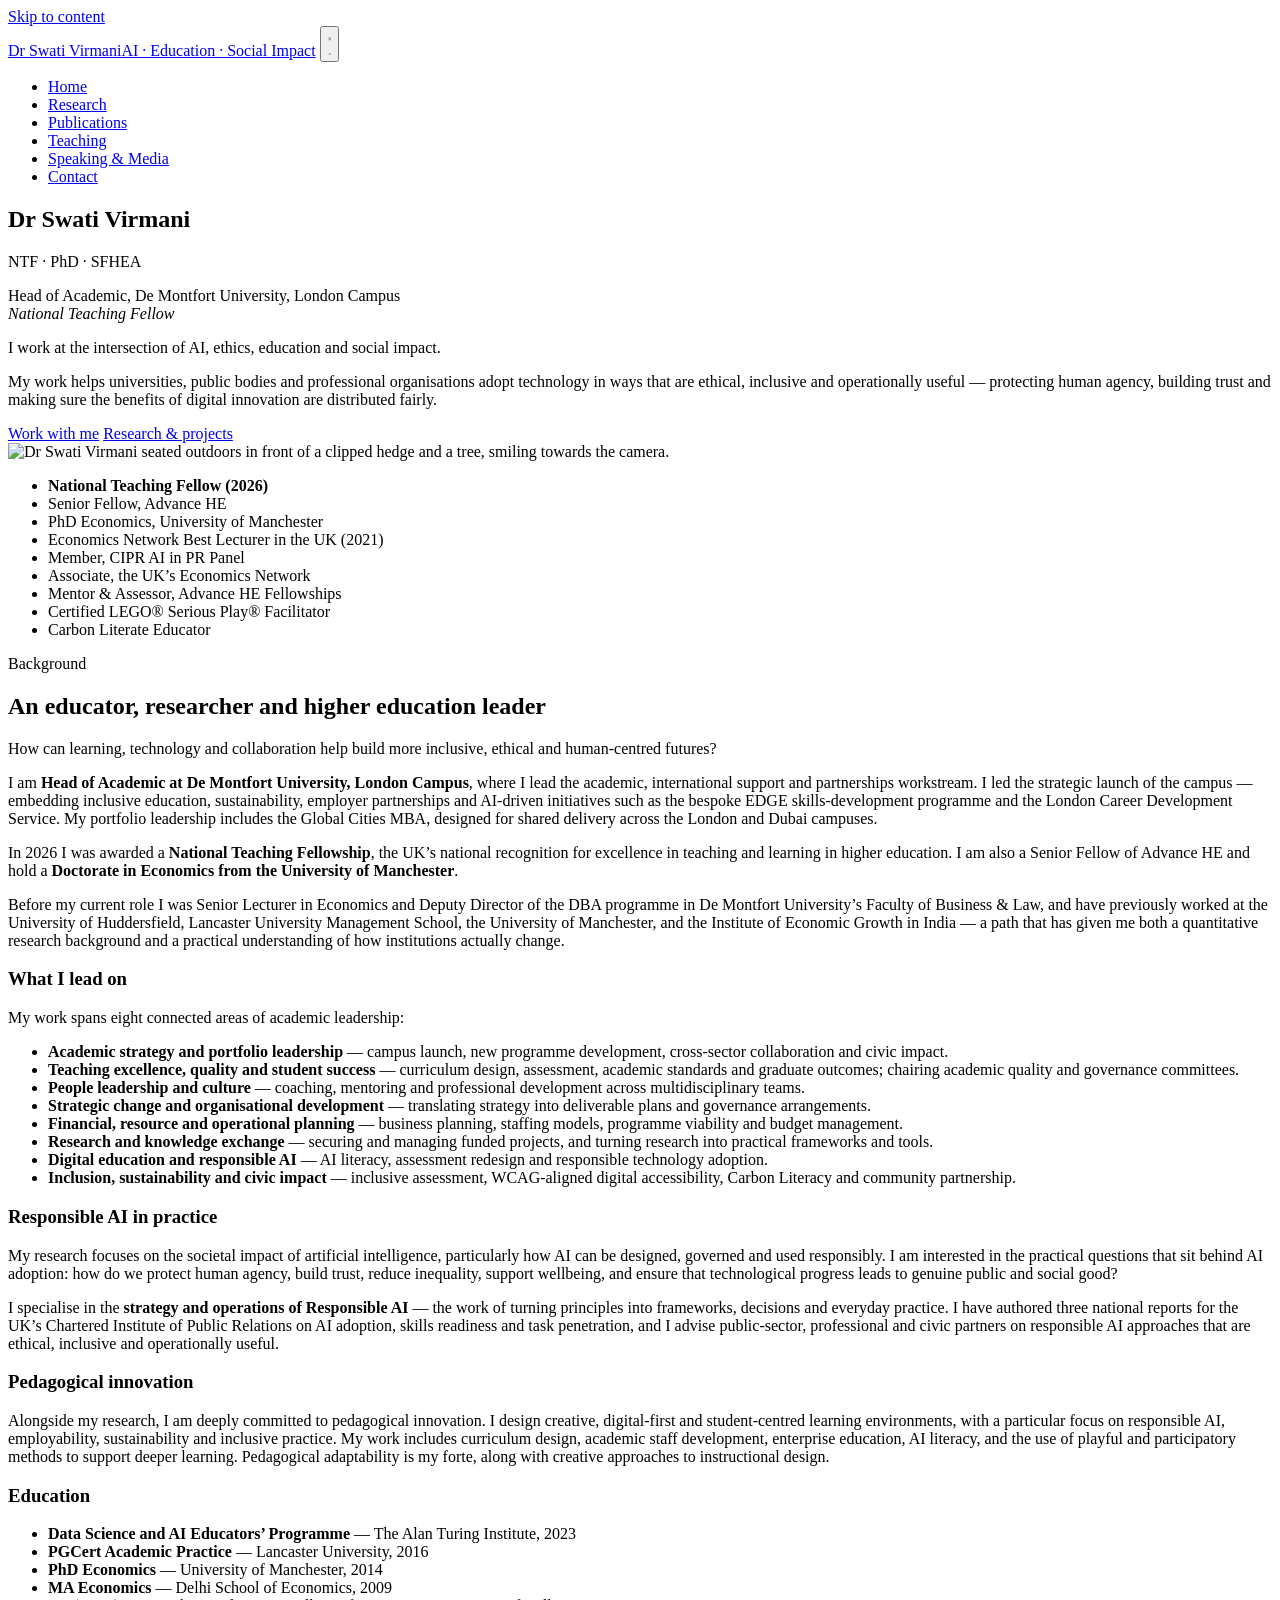
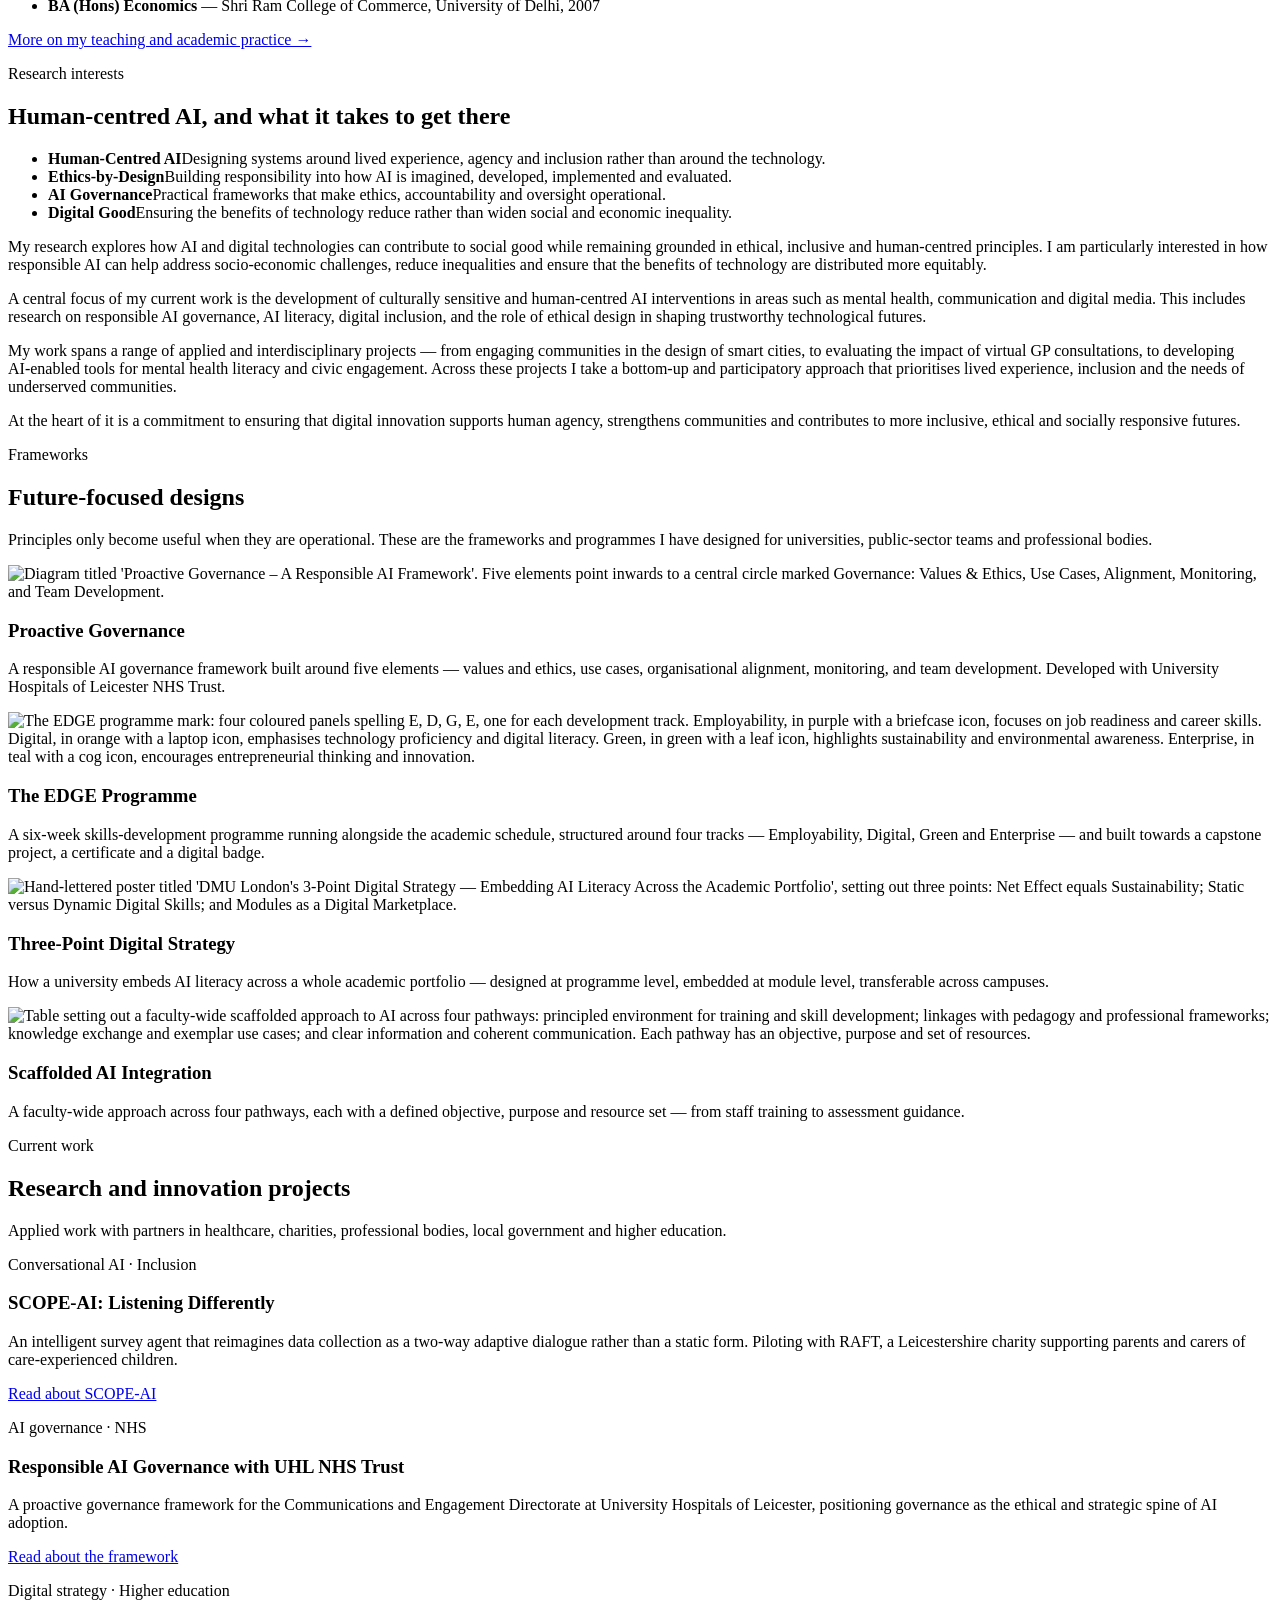
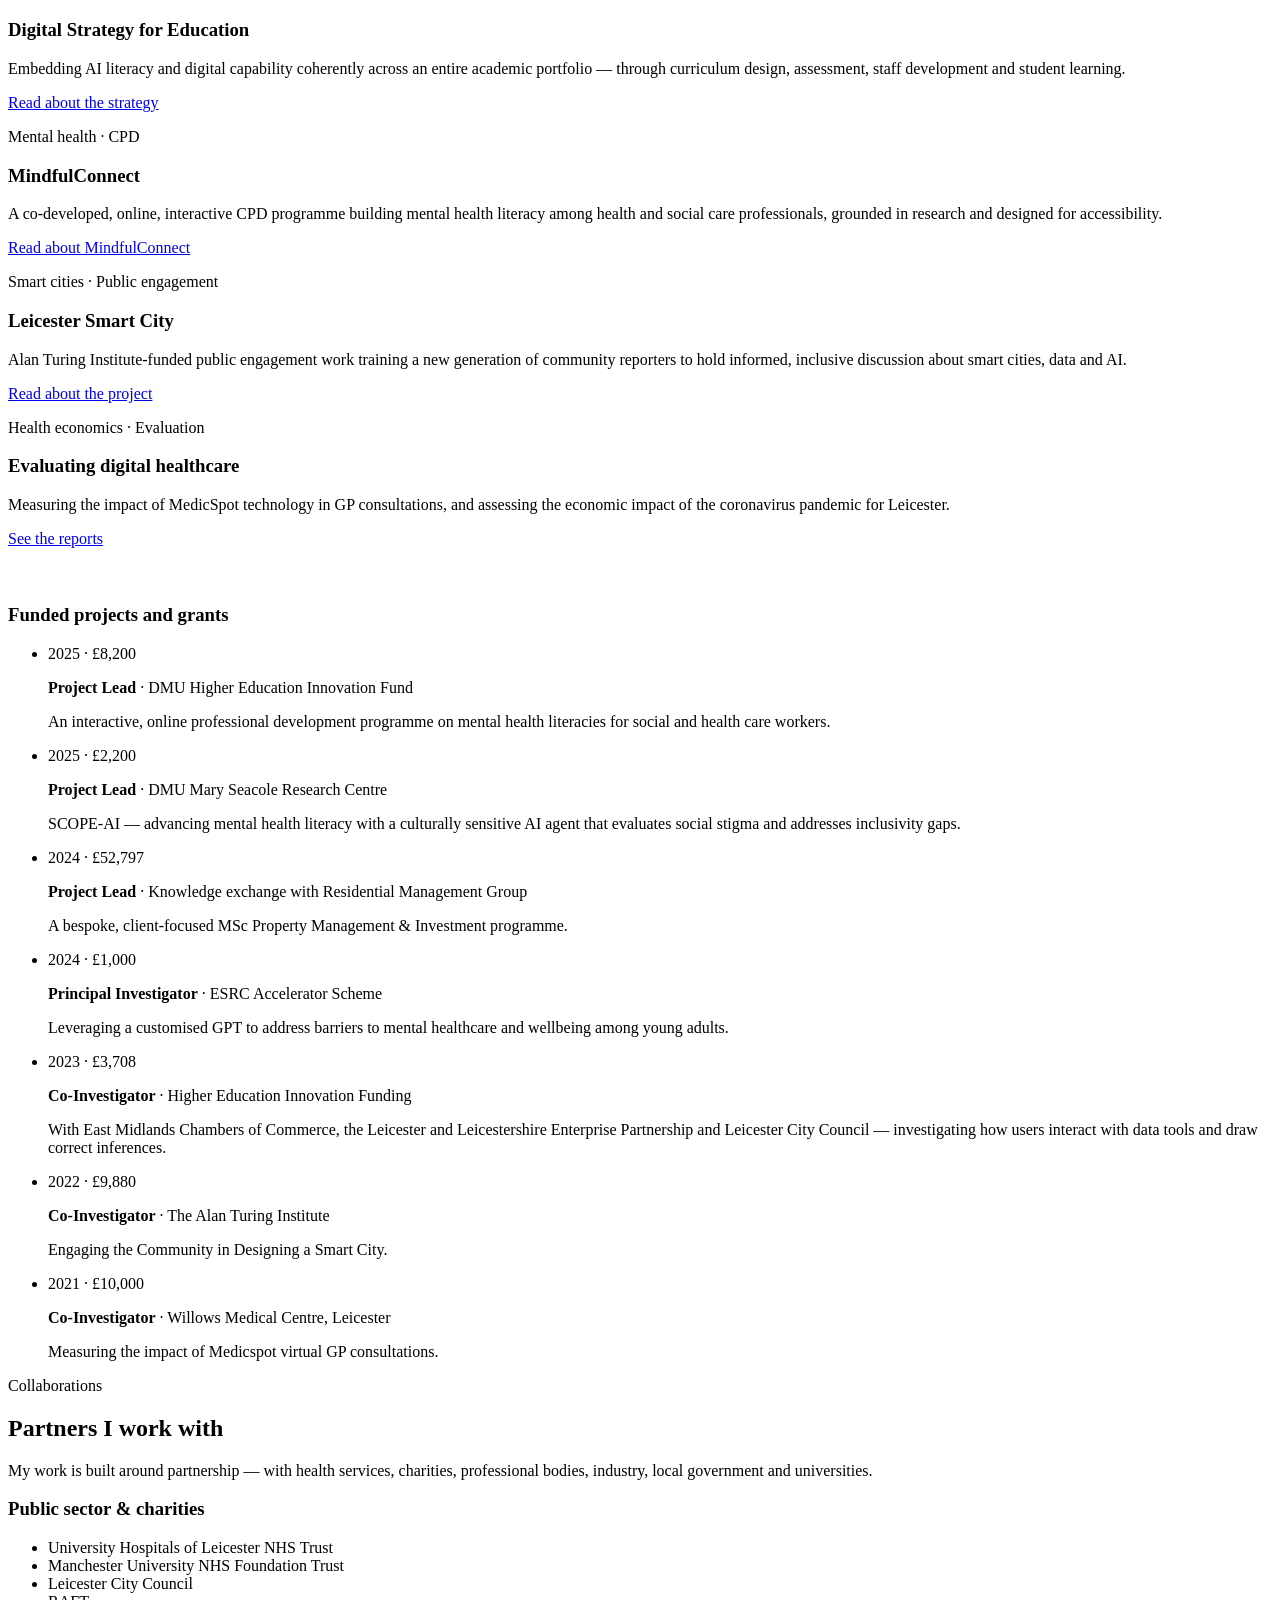
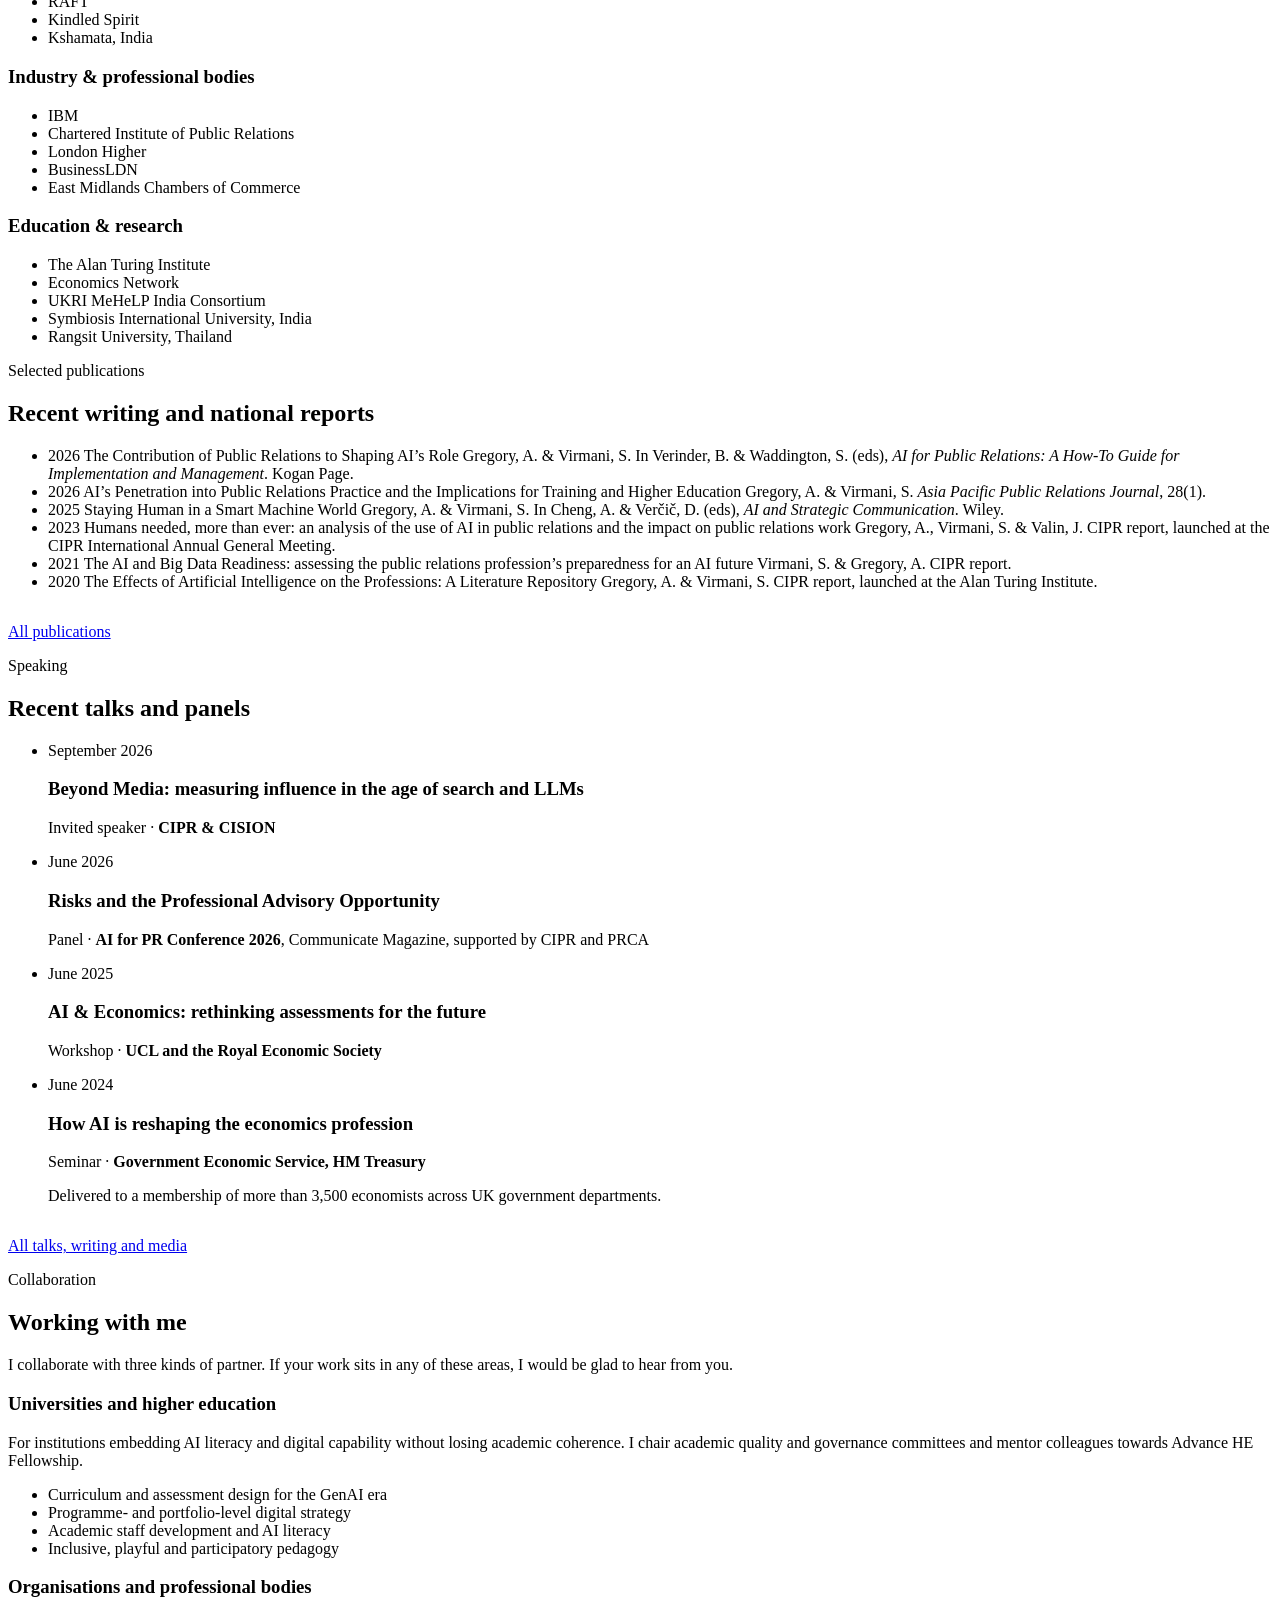
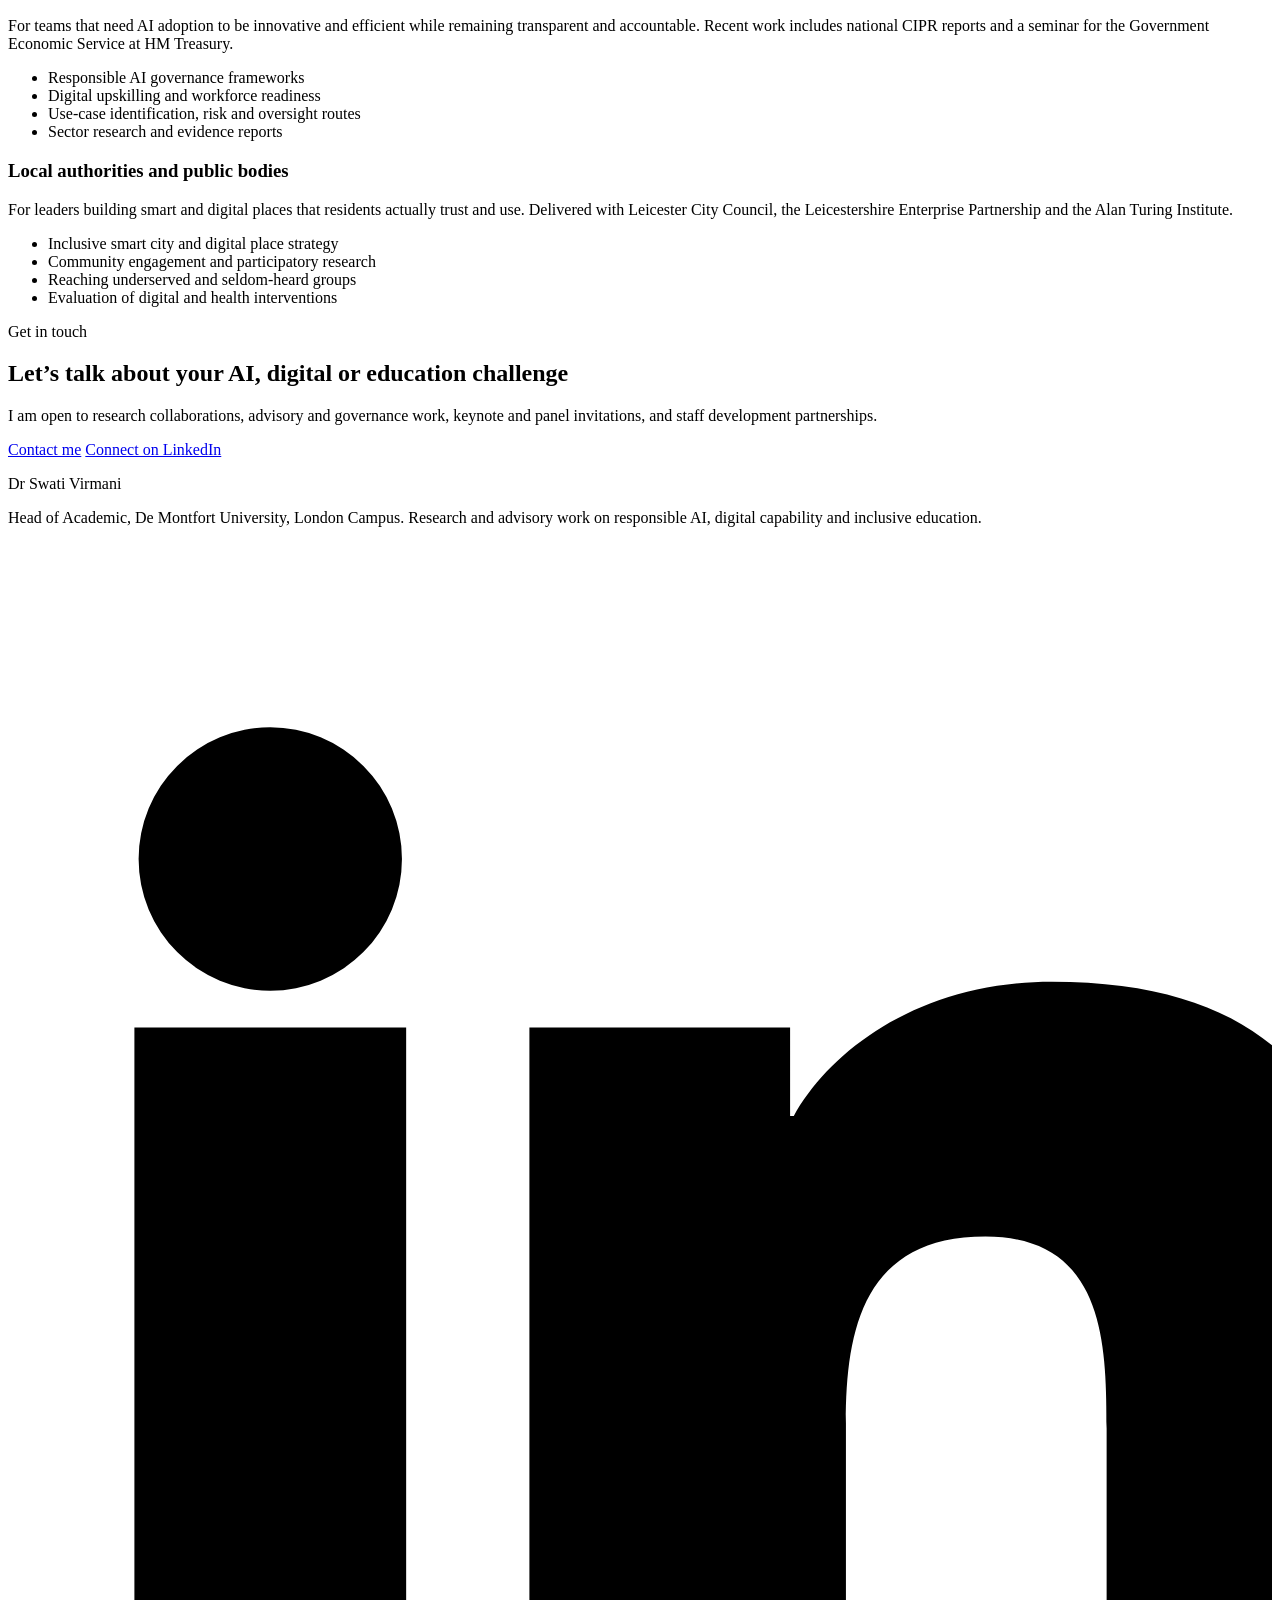
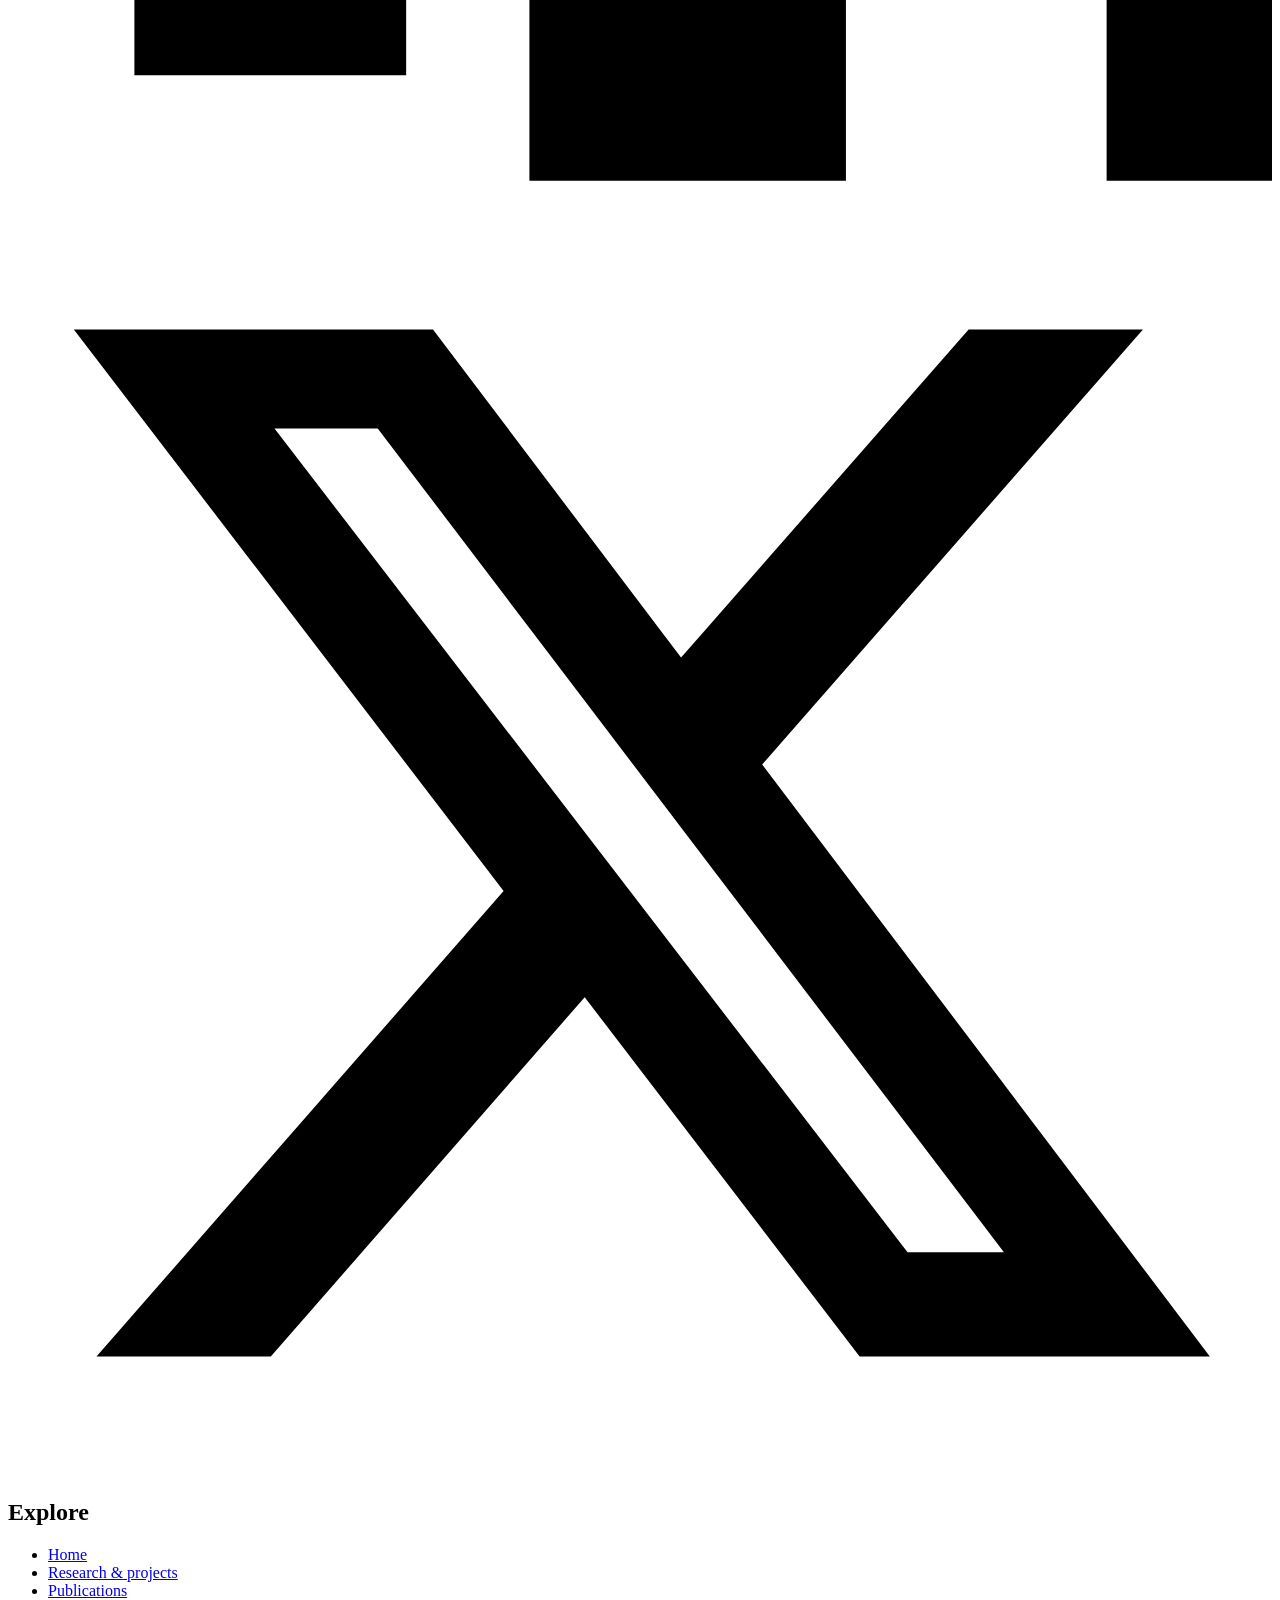
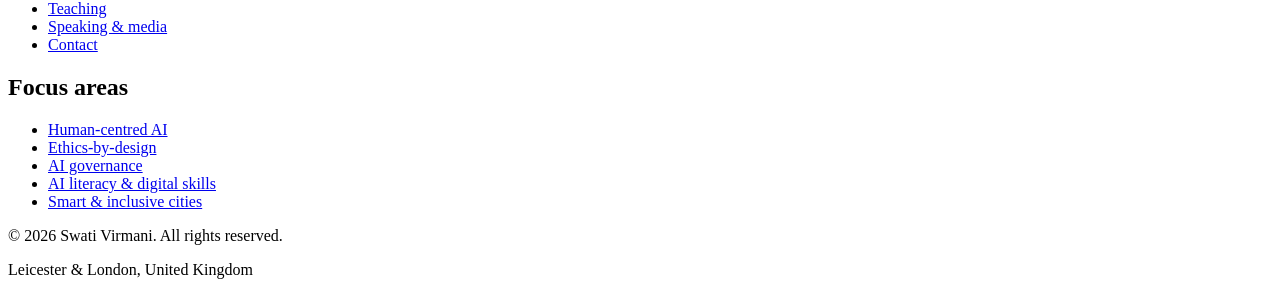
==== index.html @ f40ee6e1 "Add files via upload" ====
<!DOCTYPE html>
<html lang="en-GB">
<head>
<meta charset="utf-8">
<meta name="viewport" content="width=device-width, initial-scale=1">
<title>Dr Swati Virmani NTF — Responsible AI, Education and Social Impact</title>
<meta name="description" content="Dr Swati Virmani is a National Teaching Fellow and Head of Academic at De Montfort University, London Campus. She researches and advises on responsible AI, AI governance, digital capability and inclusive education for universities, public bodies and professional organisations.">
<link rel="canonical" href="https://swativirmani.co.uk/">
<meta property="og:type" content="profile">
<meta property="og:title" content="Dr Swati Virmani — Responsible AI, Education and Social Impact">
<meta property="og:description" content="National Teaching Fellow and Head of Academic at De Montfort University, London Campus. Research and advisory work on responsible AI, AI governance, digital capability and inclusive education.">
<meta property="og:image" content="assets/img/portrait.jpg">
<meta name="twitter:card" content="summary_large_image">
<link rel="icon" href="assets/img/favicon.svg">
<link rel="stylesheet" href="assets/css/style.css">
</head>
<body>

<a class="skip-link" href="#main">Skip to content</a>

<header class="site-header">
  <div class="wrap site-header__inner">
    <a class="brand" href="index.html">Dr Swati Virmani<span>AI &middot; Education &middot; Social Impact</span></a>
    <button class="nav-toggle" type="button" aria-expanded="false" aria-controls="primary-nav" aria-label="Open menu">
      <svg class="icon-open" viewBox="0 0 24 24" fill="none" stroke="currentColor" stroke-width="2" aria-hidden="true"><path d="M3 6h18M3 12h18M3 18h18"/></svg>
      <svg class="icon-close" viewBox="0 0 24 24" fill="none" stroke="currentColor" stroke-width="2" aria-hidden="true"><path d="M6 6l12 12M18 6L6 18"/></svg>
    </button>
    <nav class="nav" id="primary-nav" aria-label="Primary">
      <ul>
        <li><a href="index.html" aria-current="page">Home</a></li>
        <li><a href="research.html">Research</a></li>
        <li><a href="publications.html">Publications</a></li>
        <li><a href="teaching.html">Teaching</a></li>
        <li><a href="speaking.html">Speaking &amp; Media</a></li>
        <li><a class="nav__cta" href="contact.html">Contact</a></li>
      </ul>
    </nav>
  </div>
</header>

<main id="main">

  <!-- ── Hero ────────────────────────────────────────────────────────── -->
  <section class="hero">
    <div class="wrap hero__grid">
      <div>
        <h1>Dr Swati Virmani</h1>
        <p class="hero__postnominals">NTF &middot; PhD &middot; SFHEA</p>
        <p class="hero__role">Head of Academic, De Montfort University, London Campus<em><br>National Teaching Fellow</em></p>
        <p class="hero__statement">I work at the intersection of AI, ethics, education and social impact.</p>
        <p>My work helps universities, public bodies and professional organisations adopt technology in ways that are ethical, inclusive and operationally useful &mdash; protecting human agency, building trust and making sure the benefits of digital innovation are distributed fairly.</p>
        <div class="hero__actions">
          <a class="btn btn--primary" href="contact.html">Work with me</a>
          <a class="btn btn--ghost" href="research.html">Research &amp; projects</a>
        </div>
      </div>
      <div class="hero__portrait">
        <img fetchpriority="high" decoding="async" src="assets/img/portrait.jpg" width="1320" height="990"
             alt="Dr Swati Virmani seated outdoors in front of a clipped hedge and a tree, smiling towards the camera.">
      </div>
    </div>
  </section>

  <!-- ── Credentials ─────────────────────────────────────────────────── -->
  <section class="credentials" aria-label="Credentials and recognition">
    <div class="wrap">
      <ul>
        <li><strong>National Teaching Fellow (2026)</strong></li>
        <li>Senior Fellow, Advance HE</li>
        <li>PhD Economics, University of Manchester</li>
        <li>Economics Network Best Lecturer in the UK (2021)</li>
        <li>Member, CIPR AI in PR Panel</li>
        <li>Associate, the UK&rsquo;s Economics Network</li>
        <li>Mentor &amp; Assessor, Advance HE Fellowships</li>
        <li>Certified LEGO&reg; Serious Play&reg; Facilitator</li>
        <li>Carbon Literate Educator</li>
      </ul>
    </div>
  </section>

  <!-- ── Background ──────────────────────────────────────────────────── -->
  <section class="section" id="about">
    <div class="wrap two-col">
      <div class="side-head">
        <span class="eyebrow">Background</span>
        <h2>An educator, researcher and higher education leader</h2>
        <p class="pull">How can learning, technology and collaboration help build more inclusive, ethical and human&#8209;centred futures?</p>
      </div>
      <div class="prose">
        <p>I am <strong>Head of Academic at De Montfort University, London Campus</strong>, where I lead the academic, international support and partnerships workstream. I led the strategic launch of the campus &mdash; embedding inclusive education, sustainability, employer partnerships and AI&#8209;driven initiatives such as the bespoke EDGE skills&#8209;development programme and the London Career Development Service. My portfolio leadership includes the Global Cities MBA, designed for shared delivery across the London and Dubai campuses.</p>

        <p>In 2026 I was awarded a <strong>National Teaching Fellowship</strong>, the UK&rsquo;s national recognition for excellence in teaching and learning in higher education. I am also a Senior Fellow of Advance HE and hold a <strong>Doctorate in Economics from the University of Manchester</strong>.</p>

        <p>Before my current role I was Senior Lecturer in Economics and Deputy Director of the DBA programme in De Montfort University&rsquo;s Faculty of Business &amp; Law, and have previously worked at the University of Huddersfield, Lancaster University Management School, the University of Manchester, and the Institute of Economic Growth in India &mdash; a path that has given me both a quantitative research background and a practical understanding of how institutions actually change.</p>

        <h3>What I lead on</h3>
        <p>My work spans eight connected areas of academic leadership:</p>
        <ul>
          <li><strong>Academic strategy and portfolio leadership</strong> &mdash; campus launch, new programme development, cross&#8209;sector collaboration and civic impact.</li>
          <li><strong>Teaching excellence, quality and student success</strong> &mdash; curriculum design, assessment, academic standards and graduate outcomes; chairing academic quality and governance committees.</li>
          <li><strong>People leadership and culture</strong> &mdash; coaching, mentoring and professional development across multidisciplinary teams.</li>
          <li><strong>Strategic change and organisational development</strong> &mdash; translating strategy into deliverable plans and governance arrangements.</li>
          <li><strong>Financial, resource and operational planning</strong> &mdash; business planning, staffing models, programme viability and budget management.</li>
          <li><strong>Research and knowledge exchange</strong> &mdash; securing and managing funded projects, and turning research into practical frameworks and tools.</li>
          <li><strong>Digital education and responsible AI</strong> &mdash; AI literacy, assessment redesign and responsible technology adoption.</li>
          <li><strong>Inclusion, sustainability and civic impact</strong> &mdash; inclusive assessment, WCAG&#8209;aligned digital accessibility, Carbon Literacy and community partnership.</li>
        </ul>

        <h3>Responsible AI in practice</h3>
        <p>My research focuses on the societal impact of artificial intelligence, particularly how AI can be designed, governed and used responsibly. I am interested in the practical questions that sit behind AI adoption: how do we protect human agency, build trust, reduce inequality, support wellbeing, and ensure that technological progress leads to genuine public and social good?</p>
        <p>I specialise in the <strong>strategy and operations of Responsible AI</strong> &mdash; the work of turning principles into frameworks, decisions and everyday practice. I have authored three national reports for the UK&rsquo;s Chartered Institute of Public Relations on AI adoption, skills readiness and task penetration, and I advise public&#8209;sector, professional and civic partners on responsible AI approaches that are ethical, inclusive and operationally useful.</p>

        <h3>Pedagogical innovation</h3>
        <p>Alongside my research, I am deeply committed to pedagogical innovation. I design creative, digital&#8209;first and student&#8209;centred learning environments, with a particular focus on responsible AI, employability, sustainability and inclusive practice. My work includes curriculum design, academic staff development, enterprise education, AI literacy, and the use of playful and participatory methods to support deeper learning. Pedagogical adaptability is my forte, along with creative approaches to instructional design.</p>

        <h3>Education</h3>
        <ul>
          <li><strong>Data Science and AI Educators&rsquo; Programme</strong> &mdash; The Alan Turing Institute, 2023</li>
          <li><strong>PGCert Academic Practice</strong> &mdash; Lancaster University, 2016</li>
          <li><strong>PhD Economics</strong> &mdash; University of Manchester, 2014</li>
          <li><strong>MA Economics</strong> &mdash; Delhi School of Economics, 2009</li>
          <li><strong>BA (Hons) Economics</strong> &mdash; Shri Ram College of Commerce, University of Delhi, 2007</li>
        </ul>

        <p><a href="teaching.html">More on my teaching and academic practice &rarr;</a></p>
      </div>
    </div>
  </section>

  <!-- ── Research interests ──────────────────────────────────────────── -->
  <section class="section section--warm" id="research-interests">
    <div class="wrap">
      <div class="section-head">
        <span class="eyebrow">Research interests</span>
        <h2>Human&#8209;centred AI, and what it takes to get there</h2>
      </div>

      <ul class="themes">
        <li><strong>Human-Centred AI</strong><span>Designing systems around lived experience, agency and inclusion rather than around the technology.</span></li>
        <li><strong>Ethics-by-Design</strong><span>Building responsibility into how AI is imagined, developed, implemented and evaluated.</span></li>
        <li><strong>AI Governance</strong><span>Practical frameworks that make ethics, accountability and oversight operational.</span></li>
        <li><strong>Digital Good</strong><span>Ensuring the benefits of technology reduce rather than widen social and economic inequality.</span></li>
      </ul>

      <div class="two-col">
        <div class="prose">
          <p>My research explores how AI and digital technologies can contribute to social good while remaining grounded in ethical, inclusive and human&#8209;centred principles. I am particularly interested in how responsible AI can help address socio&#8209;economic challenges, reduce inequalities and ensure that the benefits of technology are distributed more equitably.</p>
          <p>A central focus of my current work is the development of culturally sensitive and human&#8209;centred AI interventions in areas such as mental health, communication and digital media. This includes research on responsible AI governance, AI literacy, digital inclusion, and the role of ethical design in shaping trustworthy technological futures.</p>
        </div>
        <div class="prose">
          <p>My work spans a range of applied and interdisciplinary projects &mdash; from engaging communities in the design of smart cities, to evaluating the impact of virtual GP consultations, to developing AI&#8209;enabled tools for mental health literacy and civic engagement. Across these projects I take a bottom&#8209;up and participatory approach that prioritises lived experience, inclusion and the needs of underserved communities.</p>
          <p>At the heart of it is a commitment to ensuring that digital innovation supports human agency, strengthens communities and contributes to more inclusive, ethical and socially responsive futures.</p>
        </div>
      </div>
    </div>
  </section>

  <!-- ── Frameworks ──────────────────────────────────────────────────── -->
  <section class="section" id="frameworks">
    <div class="wrap">
      <div class="section-head">
        <span class="eyebrow">Frameworks</span>
        <h2>Future&#8209;focused designs</h2>
        <p class="lede">Principles only become useful when they are operational. These are the frameworks and programmes I have designed for universities, public&#8209;sector teams and professional bodies.</p>
      </div>

      <div class="frameworks">
        <article class="framework">
          <img loading="lazy" decoding="async" src="assets/img/proactive-governance.jpg" width="1400" height="1400"
               alt="Diagram titled 'Proactive Governance – A Responsible AI Framework'. Five elements point inwards to a central circle marked Governance: Values &amp; Ethics, Use Cases, Alignment, Monitoring, and Team Development.">
          <div class="framework__body">
            <h3>Proactive Governance</h3>
            <p>A responsible AI governance framework built around five elements &mdash; values and ethics, use cases, organisational alignment, monitoring, and team development. Developed with University Hospitals of Leicester NHS Trust.</p>
          </div>
        </article>

        <article class="framework">
          <img loading="lazy" decoding="async" src="assets/img/edge-programme.svg" width="374" height="265"
               alt="The EDGE programme mark: four coloured panels spelling E, D, G, E, one for each development track. Employability, in purple with a briefcase icon, focuses on job readiness and career skills. Digital, in orange with a laptop icon, emphasises technology proficiency and digital literacy. Green, in green with a leaf icon, highlights sustainability and environmental awareness. Enterprise, in teal with a cog icon, encourages entrepreneurial thinking and innovation.">
          <div class="framework__body">
            <h3>The EDGE Programme</h3>
            <p>A six&#8209;week skills&#8209;development programme running alongside the academic schedule, structured around four tracks &mdash; Employability, Digital, Green and Enterprise &mdash; and built towards a capstone project, a certificate and a digital badge.</p>
          </div>
        </article>

        <article class="framework">
          <img loading="lazy" decoding="async" src="assets/img/digital-strategy.jpg" width="933" height="1400"
               alt="Hand-lettered poster titled 'DMU London's 3-Point Digital Strategy — Embedding AI Literacy Across the Academic Portfolio', setting out three points: Net Effect equals Sustainability; Static versus Dynamic Digital Skills; and Modules as a Digital Marketplace.">
          <div class="framework__body">
            <h3>Three&#8209;Point Digital Strategy</h3>
            <p>How a university embeds AI literacy across a whole academic portfolio &mdash; designed at programme level, embedded at module level, transferable across campuses.</p>
          </div>
        </article>

        <article class="framework">
          <img loading="lazy" decoding="async" src="assets/img/scaffolded-ai-approach.jpg" width="1400" height="720"
               alt="Table setting out a faculty-wide scaffolded approach to AI across four pathways: principled environment for training and skill development; linkages with pedagogy and professional frameworks; knowledge exchange and exemplar use cases; and clear information and coherent communication. Each pathway has an objective, purpose and set of resources.">
          <div class="framework__body">
            <h3>Scaffolded AI Integration</h3>
            <p>A faculty&#8209;wide approach across four pathways, each with a defined objective, purpose and resource set &mdash; from staff training to assessment guidance.</p>
          </div>
        </article>
      </div>
    </div>
  </section>

  <!-- ── Projects ────────────────────────────────────────────────────── -->
  <section class="section section--warm" id="projects">
    <div class="wrap">
      <div class="section-head">
        <span class="eyebrow">Current work</span>
        <h2>Research and innovation projects</h2>
        <p class="lede">Applied work with partners in healthcare, charities, professional bodies, local government and higher education.</p>
      </div>

      <div class="card-grid">
        <article class="card">
          <p class="card__meta">Conversational AI &middot; Inclusion</p>
          <h3>SCOPE&#8209;AI: Listening Differently</h3>
          <p>An intelligent survey agent that reimagines data collection as a two&#8209;way adaptive dialogue rather than a static form. Piloting with RAFT, a Leicestershire charity supporting parents and carers of care&#8209;experienced children.</p>
          <a class="card__link" href="research.html#scope-ai">Read about SCOPE&#8209;AI</a>
        </article>

        <article class="card">
          <p class="card__meta">AI governance &middot; NHS</p>
          <h3>Responsible AI Governance with UHL NHS Trust</h3>
          <p>A proactive governance framework for the Communications and Engagement Directorate at University Hospitals of Leicester, positioning governance as the ethical and strategic spine of AI adoption.</p>
          <a class="card__link" href="research.html#ai-governance">Read about the framework</a>
        </article>

        <article class="card">
          <p class="card__meta">Digital strategy &middot; Higher education</p>
          <h3>Digital Strategy for Education</h3>
          <p>Embedding AI literacy and digital capability coherently across an entire academic portfolio &mdash; through curriculum design, assessment, staff development and student learning.</p>
          <a class="card__link" href="research.html#digital-strategy">Read about the strategy</a>
        </article>

        <article class="card">
          <p class="card__meta">Mental health &middot; CPD</p>
          <h3>MindfulConnect</h3>
          <p>A co&#8209;developed, online, interactive CPD programme building mental health literacy among health and social care professionals, grounded in research and designed for accessibility.</p>
          <a class="card__link" href="research.html#mindfulconnect">Read about MindfulConnect</a>
        </article>

        <article class="card">
          <p class="card__meta">Smart cities &middot; Public engagement</p>
          <h3>Leicester Smart City</h3>
          <p>Alan Turing Institute&#8209;funded public engagement work training a new generation of community reporters to hold informed, inclusive discussion about smart cities, data and AI.</p>
          <a class="card__link" href="research.html#smart-city">Read about the project</a>
        </article>

        <article class="card">
          <p class="card__meta">Health economics &middot; Evaluation</p>
          <h3>Evaluating digital healthcare</h3>
          <p>Measuring the impact of MedicSpot technology in GP consultations, and assessing the economic impact of the coronavirus pandemic for Leicester.</p>
          <a class="card__link" href="publications.html#reports">See the reports</a>
        </article>
      </div>

      <div id="funding" style="margin-top:3.5rem">
        <h3>Funded projects and grants</h3>
        <ul class="entry-list">
          <li class="entry">
            <div class="entry__date">2025 &middot; &pound;8,200</div>
            <div>
              <p class="entry__host"><strong>Project Lead</strong> &middot; DMU Higher Education Innovation Fund</p>
              <p class="entry__note">An interactive, online professional development programme on mental health literacies for social and health care workers.</p>
            </div>
          </li>
          <li class="entry">
            <div class="entry__date">2025 &middot; &pound;2,200</div>
            <div>
              <p class="entry__host"><strong>Project Lead</strong> &middot; DMU Mary Seacole Research Centre</p>
              <p class="entry__note">SCOPE&#8209;AI &mdash; advancing mental health literacy with a culturally sensitive AI agent that evaluates social stigma and addresses inclusivity gaps.</p>
            </div>
          </li>
          <li class="entry">
            <div class="entry__date">2024 &middot; &pound;52,797</div>
            <div>
              <p class="entry__host"><strong>Project Lead</strong> &middot; Knowledge exchange with Residential Management Group</p>
              <p class="entry__note">A bespoke, client&#8209;focused MSc Property Management &amp; Investment programme.</p>
            </div>
          </li>
          <li class="entry">
            <div class="entry__date">2024 &middot; &pound;1,000</div>
            <div>
              <p class="entry__host"><strong>Principal Investigator</strong> &middot; ESRC Accelerator Scheme</p>
              <p class="entry__note">Leveraging a customised GPT to address barriers to mental healthcare and wellbeing among young adults.</p>
            </div>
          </li>
          <li class="entry">
            <div class="entry__date">2023 &middot; &pound;3,708</div>
            <div>
              <p class="entry__host"><strong>Co&#8209;Investigator</strong> &middot; Higher Education Innovation Funding</p>
              <p class="entry__note">With East Midlands Chambers of Commerce, the Leicester and Leicestershire Enterprise Partnership and Leicester City Council &mdash; investigating how users interact with data tools and draw correct inferences.</p>
            </div>
          </li>
          <li class="entry">
            <div class="entry__date">2022 &middot; &pound;9,880</div>
            <div>
              <p class="entry__host"><strong>Co&#8209;Investigator</strong> &middot; The Alan Turing Institute</p>
              <p class="entry__note">Engaging the Community in Designing a Smart City.</p>
            </div>
          </li>
          <li class="entry">
            <div class="entry__date">2021 &middot; &pound;10,000</div>
            <div>
              <p class="entry__host"><strong>Co&#8209;Investigator</strong> &middot; Willows Medical Centre, Leicester</p>
              <p class="entry__note">Measuring the impact of Medicspot virtual GP consultations.</p>
            </div>
          </li>
        </ul>
      </div>
    </div>
  </section>

  <!-- ── Partners ────────────────────────────────────────────────────── -->
  <section class="section" id="partners">
    <div class="wrap">
      <div class="section-head">
        <span class="eyebrow">Collaborations</span>
        <h2>Partners I work with</h2>
        <p class="lede">My work is built around partnership &mdash; with health services, charities, professional bodies, industry, local government and universities.</p>
      </div>
      <div class="audience">
        <article>
          <h3>Public sector &amp; charities</h3>
          <ul>
            <li>University Hospitals of Leicester NHS Trust</li>
            <li>Manchester University NHS Foundation Trust</li>
            <li>Leicester City Council</li>
            <li>RAFT</li>
            <li>Kindled Spirit</li>
            <li>Kshamata, India</li>
          </ul>
        </article>
        <article>
          <h3>Industry &amp; professional bodies</h3>
          <ul>
            <li>IBM</li>
            <li>Chartered Institute of Public Relations</li>
            <li>London Higher</li>
            <li>BusinessLDN</li>
            <li>East Midlands Chambers of Commerce</li>
          </ul>
        </article>
        <article>
          <h3>Education &amp; research</h3>
          <ul>
            <li>The Alan Turing Institute</li>
            <li>Economics Network</li>
            <li>UKRI MeHeLP India Consortium</li>
            <li>Symbiosis International University, India</li>
            <li>Rangsit University, Thailand</li>
          </ul>
        </article>
      </div>
    </div>
  </section>

  <!-- ── Selected publications ───────────────────────────────────────── -->
  <section class="section section--warm" id="selected-publications">
    <div class="wrap">
      <div class="section-head">
        <span class="eyebrow">Selected publications</span>
        <h2>Recent writing and national reports</h2>
      </div>

      <ul class="pub-list">
        <li>
          <span class="pub-year">2026</span>
          <span class="pub-title">The Contribution of Public Relations to Shaping AI&rsquo;s Role</span>
          <span class="pub-meta">Gregory, A. &amp; Virmani, S. In Verinder, B. &amp; Waddington, S. (eds), <em>AI for Public Relations: A How&#8209;To Guide for Implementation and Management</em>. Kogan Page.</span>
        </li>
        <li>
          <span class="pub-year">2026</span>
          <span class="pub-title">AI&rsquo;s Penetration into Public Relations Practice and the Implications for Training and Higher Education</span>
          <span class="pub-meta">Gregory, A. &amp; Virmani, S. <em>Asia Pacific Public Relations Journal</em>, 28(1).</span>
        </li>
        <li>
          <span class="pub-year">2025</span>
          <span class="pub-title">Staying Human in a Smart Machine World</span>
          <span class="pub-meta">Gregory, A. &amp; Virmani, S. In Cheng, A. &amp; Ver&#269;i&#269;, D. (eds), <em>AI and Strategic Communication</em>. Wiley.</span>
        </li>
        <li>
          <span class="pub-year">2023</span>
          <span class="pub-title">Humans needed, more than ever: an analysis of the use of AI in public relations and the impact on public relations work</span>
          <span class="pub-meta">Gregory, A., Virmani, S. &amp; Valin, J. CIPR report, launched at the CIPR International Annual General Meeting.</span>
        </li>
        <li>
          <span class="pub-year">2021</span>
          <span class="pub-title">The AI and Big Data Readiness: assessing the public relations profession&rsquo;s preparedness for an AI future</span>
          <span class="pub-meta">Virmani, S. &amp; Gregory, A. CIPR report.</span>
        </li>
        <li>
          <span class="pub-year">2020</span>
          <span class="pub-title">The Effects of Artificial Intelligence on the Professions: A Literature Repository</span>
          <span class="pub-meta">Gregory, A. &amp; Virmani, S. CIPR report, launched at the Alan Turing Institute.</span>
        </li>
      </ul>

      <p style="margin-top:2rem"><a class="btn btn--ghost" href="publications.html">All publications</a></p>
    </div>
  </section>

  <!-- ── Speaking ────────────────────────────────────────────────────── -->
  <section class="section" id="recent-speaking">
    <div class="wrap">
      <div class="section-head">
        <span class="eyebrow">Speaking</span>
        <h2>Recent talks and panels</h2>
      </div>

      <ul class="entry-list">
        <li class="entry">
          <div class="entry__date">September 2026</div>
          <div>
            <h3 class="entry__title">Beyond Media: measuring influence in the age of search and LLMs</h3>
            <p class="entry__host">Invited speaker &middot; <strong>CIPR &amp; CISION</strong></p>
          </div>
        </li>
        <li class="entry">
          <div class="entry__date">June 2026</div>
          <div>
            <h3 class="entry__title">Risks and the Professional Advisory Opportunity</h3>
            <p class="entry__host">Panel &middot; <strong>AI for PR Conference 2026</strong>, Communicate Magazine, supported by CIPR and PRCA</p>
          </div>
        </li>
        <li class="entry">
          <div class="entry__date">June 2025</div>
          <div>
            <h3 class="entry__title">AI &amp; Economics: rethinking assessments for the future</h3>
            <p class="entry__host">Workshop &middot; <strong>UCL and the Royal Economic Society</strong></p>
          </div>
        </li>
        <li class="entry">
          <div class="entry__date">June 2024</div>
          <div>
            <h3 class="entry__title">How AI is reshaping the economics profession</h3>
            <p class="entry__host">Seminar &middot; <strong>Government Economic Service, HM Treasury</strong></p>
            <p class="entry__note">Delivered to a membership of more than 3,500 economists across UK government departments.</p>
          </div>
        </li>
      </ul>

      <p style="margin-top:2rem"><a class="btn btn--ghost" href="speaking.html">All talks, writing and media</a></p>
    </div>
  </section>

  <!-- ── Working with me ─────────────────────────────────────────────── -->
  <section class="section section--warm" id="working-with-me">
    <div class="wrap">
      <div class="section-head">
        <span class="eyebrow">Collaboration</span>
        <h2>Working with me</h2>
        <p class="lede">I collaborate with three kinds of partner. If your work sits in any of these areas, I would be glad to hear from you.</p>
      </div>

      <div class="audience">
        <article>
          <h3>Universities and higher education</h3>
          <p>For institutions embedding AI literacy and digital capability without losing academic coherence. I chair academic quality and governance committees and mentor colleagues towards Advance HE Fellowship.</p>
          <ul>
            <li>Curriculum and assessment design for the GenAI era</li>
            <li>Programme&#8209; and portfolio&#8209;level digital strategy</li>
            <li>Academic staff development and AI literacy</li>
            <li>Inclusive, playful and participatory pedagogy</li>
          </ul>
        </article>

        <article>
          <h3>Organisations and professional bodies</h3>
          <p>For teams that need AI adoption to be innovative and efficient while remaining transparent and accountable. Recent work includes national CIPR reports and a seminar for the Government Economic Service at HM Treasury.</p>
          <ul>
            <li>Responsible AI governance frameworks</li>
            <li>Digital upskilling and workforce readiness</li>
            <li>Use&#8209;case identification, risk and oversight routes</li>
            <li>Sector research and evidence reports</li>
          </ul>
        </article>

        <article>
          <h3>Local authorities and public bodies</h3>
          <p>For leaders building smart and digital places that residents actually trust and use. Delivered with Leicester City Council, the Leicestershire Enterprise Partnership and the Alan Turing Institute.</p>
          <ul>
            <li>Inclusive smart city and digital place strategy</li>
            <li>Community engagement and participatory research</li>
            <li>Reaching underserved and seldom&#8209;heard groups</li>
            <li>Evaluation of digital and health interventions</li>
          </ul>
        </article>
      </div>
    </div>
  </section>

  <!-- ── CTA ─────────────────────────────────────────────────────────── -->
  <section class="cta-band">
    <div class="wrap">
      <span class="eyebrow eyebrow--light">Get in touch</span>
      <h2>Let&rsquo;s talk about your AI, digital or education challenge</h2>
      <p>I am open to research collaborations, advisory and governance work, keynote and panel invitations, and staff development partnerships.</p>
      <div class="btn-row">
        <a class="btn btn--light" href="contact.html">Contact me</a>
        <a class="btn btn--outline-light" href="https://uk.linkedin.com/in/swati-virmani-5b52a013" rel="noopener">Connect on LinkedIn</a>
      </div>
    </div>
  </section>

</main>

<footer class="site-footer">
  <div class="wrap">
    <div class="site-footer__grid">
      <div>
        <p class="site-footer__name">Dr Swati Virmani</p>
        <p class="site-footer__blurb">Head of Academic, De Montfort University, London Campus. Research and advisory work on responsible AI, digital capability and inclusive education.</p>
        <div class="social">
          <a href="https://uk.linkedin.com/in/swati-virmani-5b52a013" rel="noopener" aria-label="Swati Virmani on LinkedIn">
            <svg viewBox="0 0 24 24" aria-hidden="true"><path d="M4.98 3.5a2.5 2.5 0 1 1 0 5 2.5 2.5 0 0 1 0-5zM2.4 21.5h5.16V9.2H2.4v12.3zM9.9 9.2h4.95v1.68h.07c.69-1.24 2.38-2.55 4.9-2.55 5.24 0 6.2 3.32 6.2 7.64v7.53h-5.16v-6.68c0-1.6-.03-3.65-2.3-3.65-2.3 0-2.65 1.74-2.65 3.54v6.79H9.9V9.2z"/></svg>
          </a>
          <a href="https://x.com/swativirmani8" rel="noopener" aria-label="Swati Virmani on X">
            <svg viewBox="0 0 24 24" aria-hidden="true"><path d="M18.24 2.25h3.31l-7.23 8.26 8.5 11.24h-6.65l-5.22-6.82-5.96 6.82H1.68l7.73-8.84L1.25 2.25h6.82l4.71 6.23 5.46-6.23zm-1.16 17.52h1.83L7.02 4.13H5.06l12.02 15.64z"/></svg>
          </a>
        </div>
      </div>
      <div>
        <h2>Explore</h2>
        <ul>
          <li><a href="index.html">Home</a></li>
          <li><a href="research.html">Research &amp; projects</a></li>
          <li><a href="publications.html">Publications</a></li>
          <li><a href="teaching.html">Teaching</a></li>
          <li><a href="speaking.html">Speaking &amp; media</a></li>
          <li><a href="contact.html">Contact</a></li>
        </ul>
      </div>
      <div>
        <h2>Focus areas</h2>
        <ul>
          <li><a href="index.html#research-interests">Human&#8209;centred AI</a></li>
          <li><a href="index.html#research-interests">Ethics&#8209;by&#8209;design</a></li>
          <li><a href="index.html#frameworks">AI governance</a></li>
          <li><a href="teaching.html">AI literacy &amp; digital skills</a></li>
          <li><a href="research.html#smart-city">Smart &amp; inclusive cities</a></li>
        </ul>
      </div>
    </div>
    <div class="site-footer__legal">
      <p>&copy; 2026 Swati Virmani. All rights reserved.</p>
      <p>Leicester &amp; London, United Kingdom</p>
    </div>
  </div>
</footer>

<script src="assets/js/site.js"></script>

<script type="application/ld+json">
{
  "@context": "https://schema.org",
  "@type": "Person",
  "name": "Swati Virmani",
  "honorificPrefix": "Dr",
  "jobTitle": "Head of Academic",
  "honorificSuffix": "NTF, PhD, SFHEA",
  "url": "https://swativirmani.co.uk/",
  "worksFor": {
    "@type": "CollegeOrUniversity",
    "name": "De Montfort University, London Campus"
  },
  "alumniOf": {
    "@type": "CollegeOrUniversity",
    "name": "University of Manchester"
  },
  "description": "National Teaching Fellow, educator, researcher and higher education leader working at the intersection of AI, ethics, education and social impact. Specialises in the strategy and operations of Responsible AI.",
  "award": [
    "National Teaching Fellowship (NTF), 2026",
    "Social Programme of the Year 2025, Global Sourcing Association Awards",
    "University Teacher Fellow, 2023",
    "Economics Network Best Lecturer in the UK Award, 2021"
  ],
  "knowsAbout": [
    "Responsible AI",
    "AI governance",
    "Human-centred AI",
    "Ethics by design",
    "AI literacy",
    "Digital inclusion",
    "Smart cities",
    "Higher education pedagogy"
  ],
  "sameAs": [
    "https://uk.linkedin.com/in/swati-virmani-5b52a013",
    "https://x.com/swativirmani8"
  ]
}
</script>

</body>
</html>
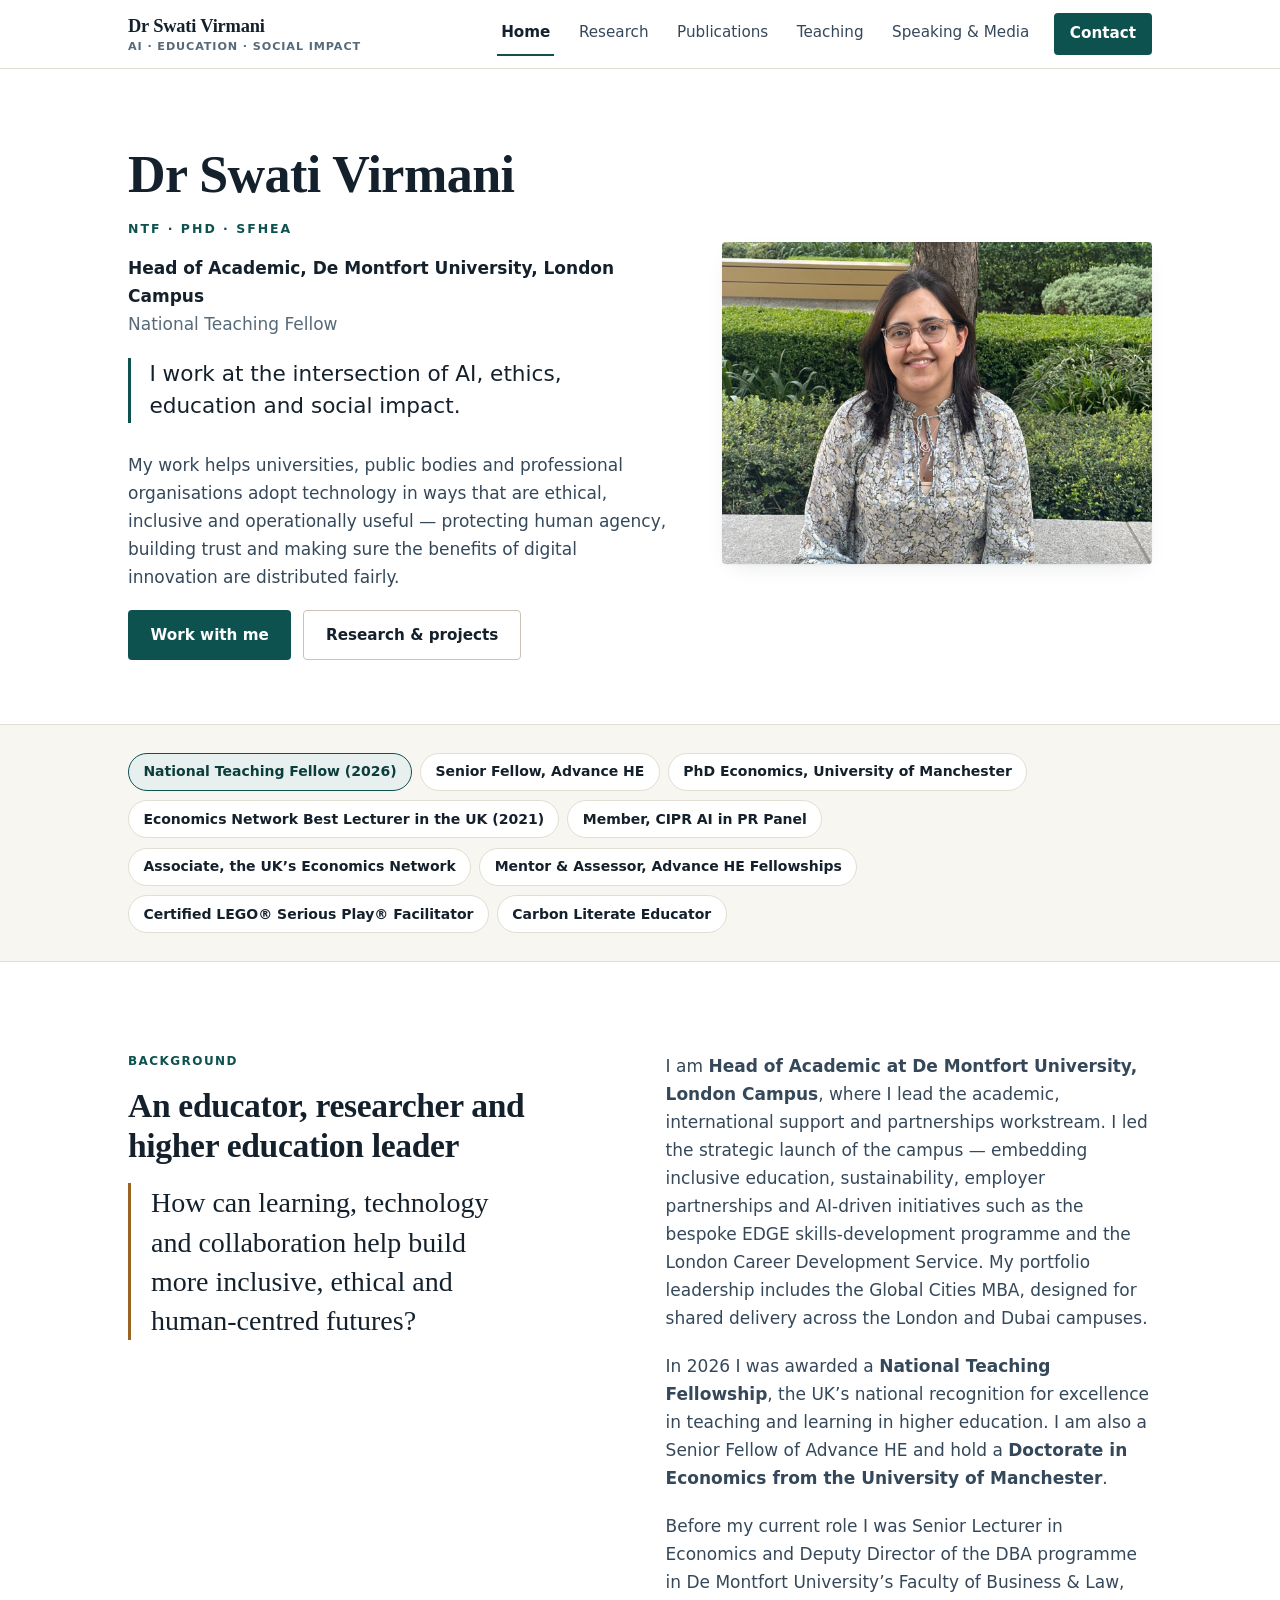
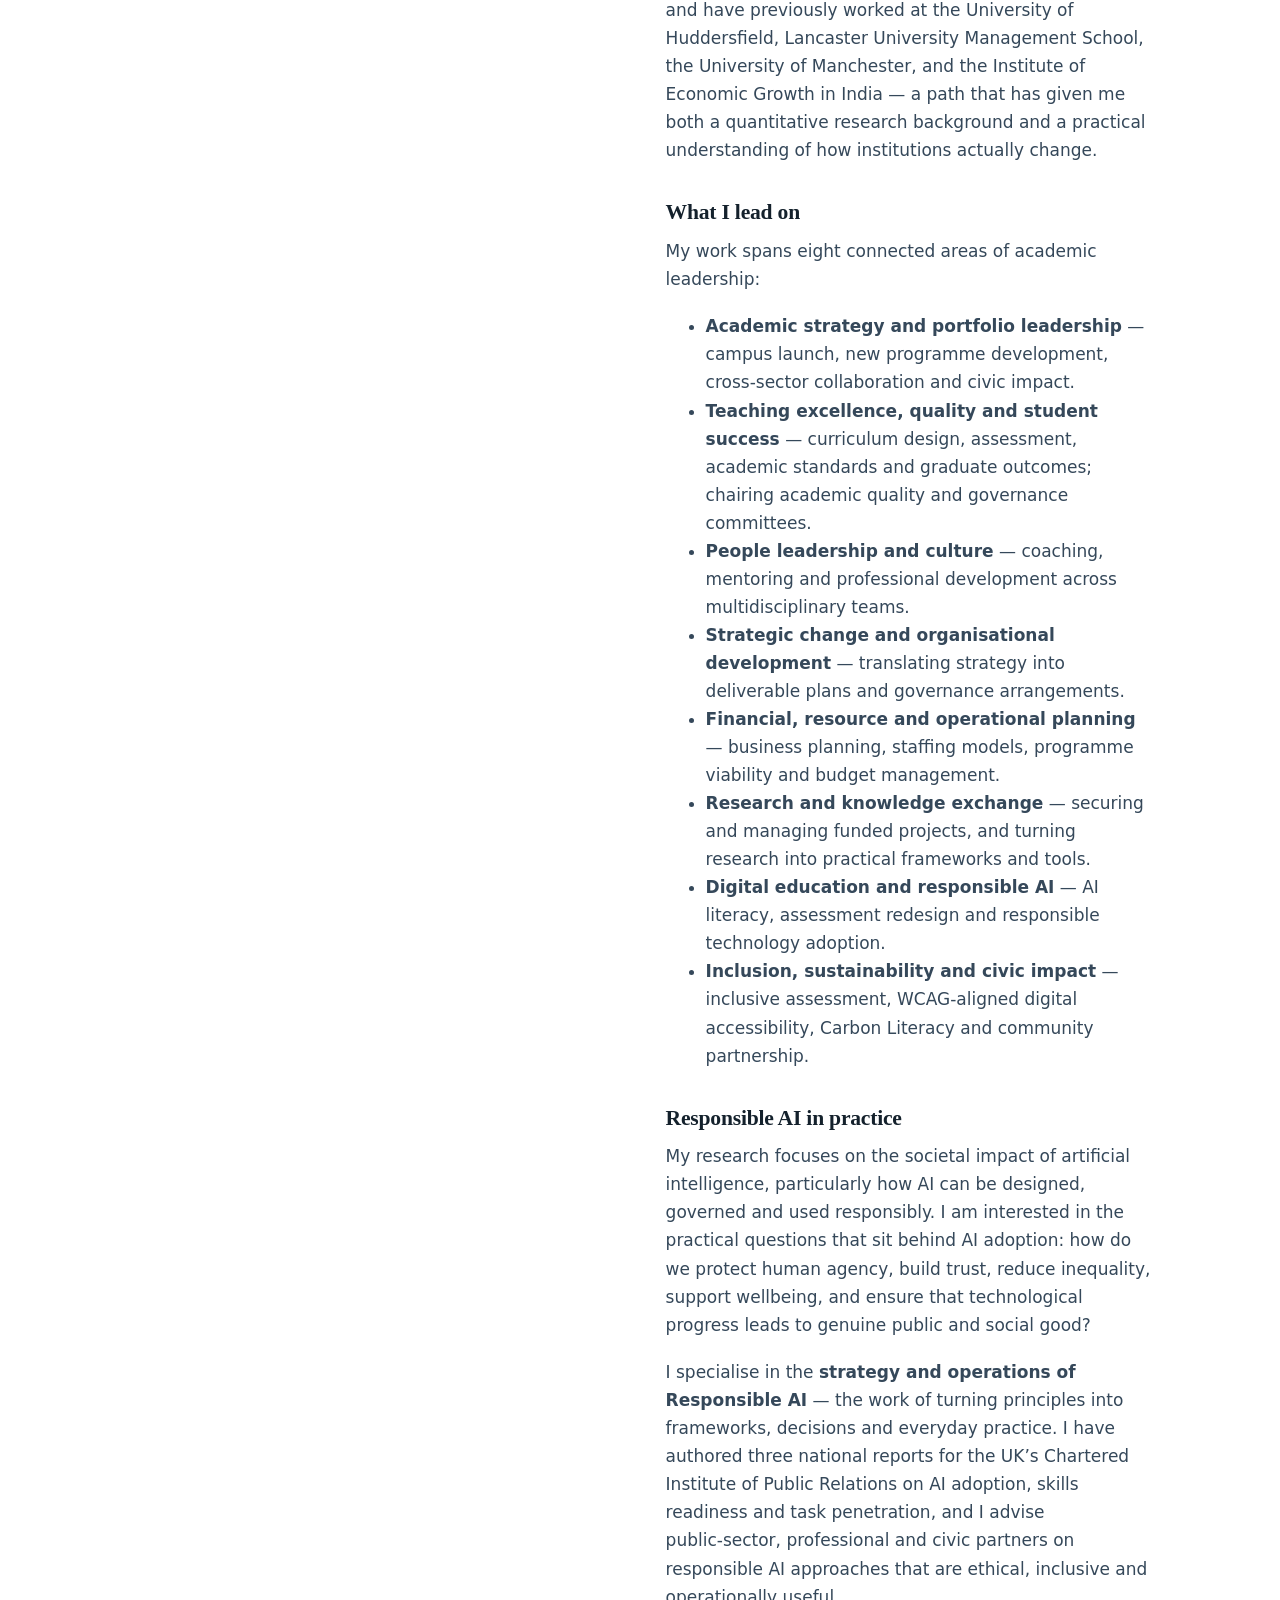
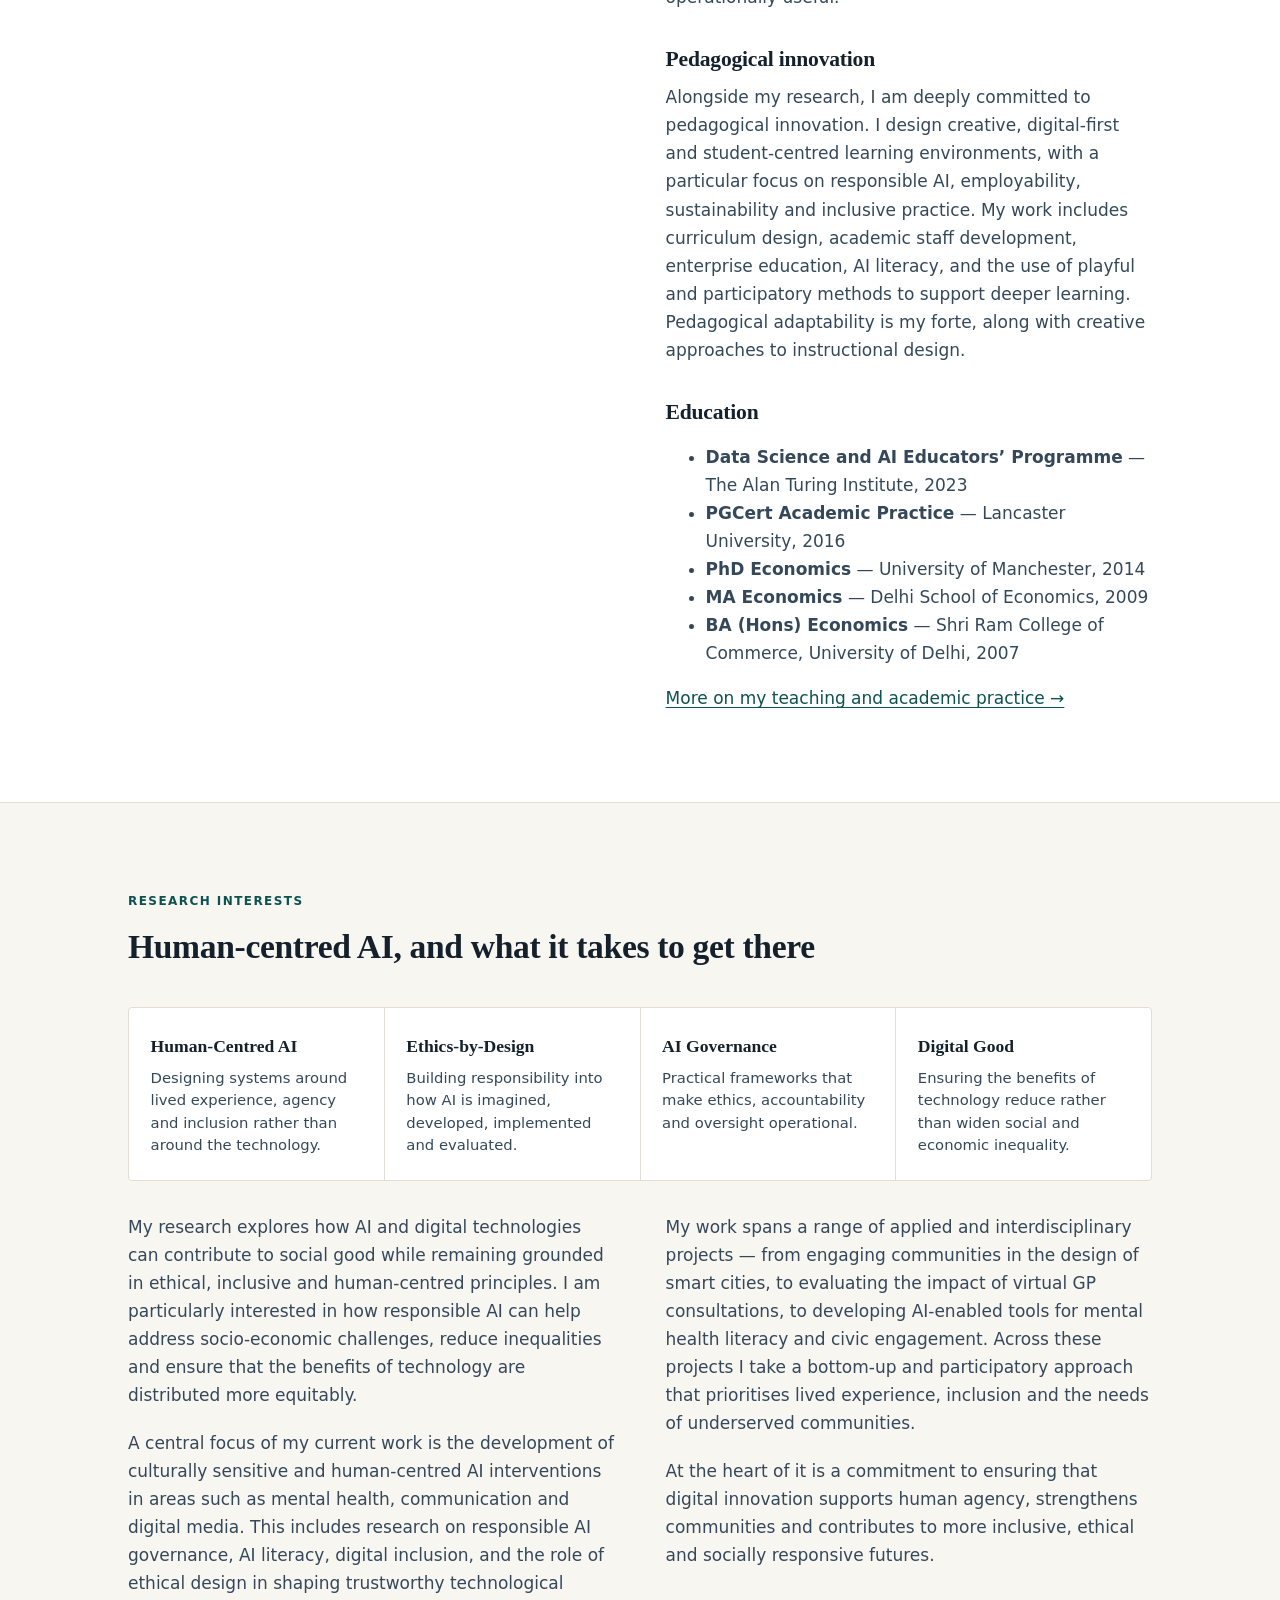
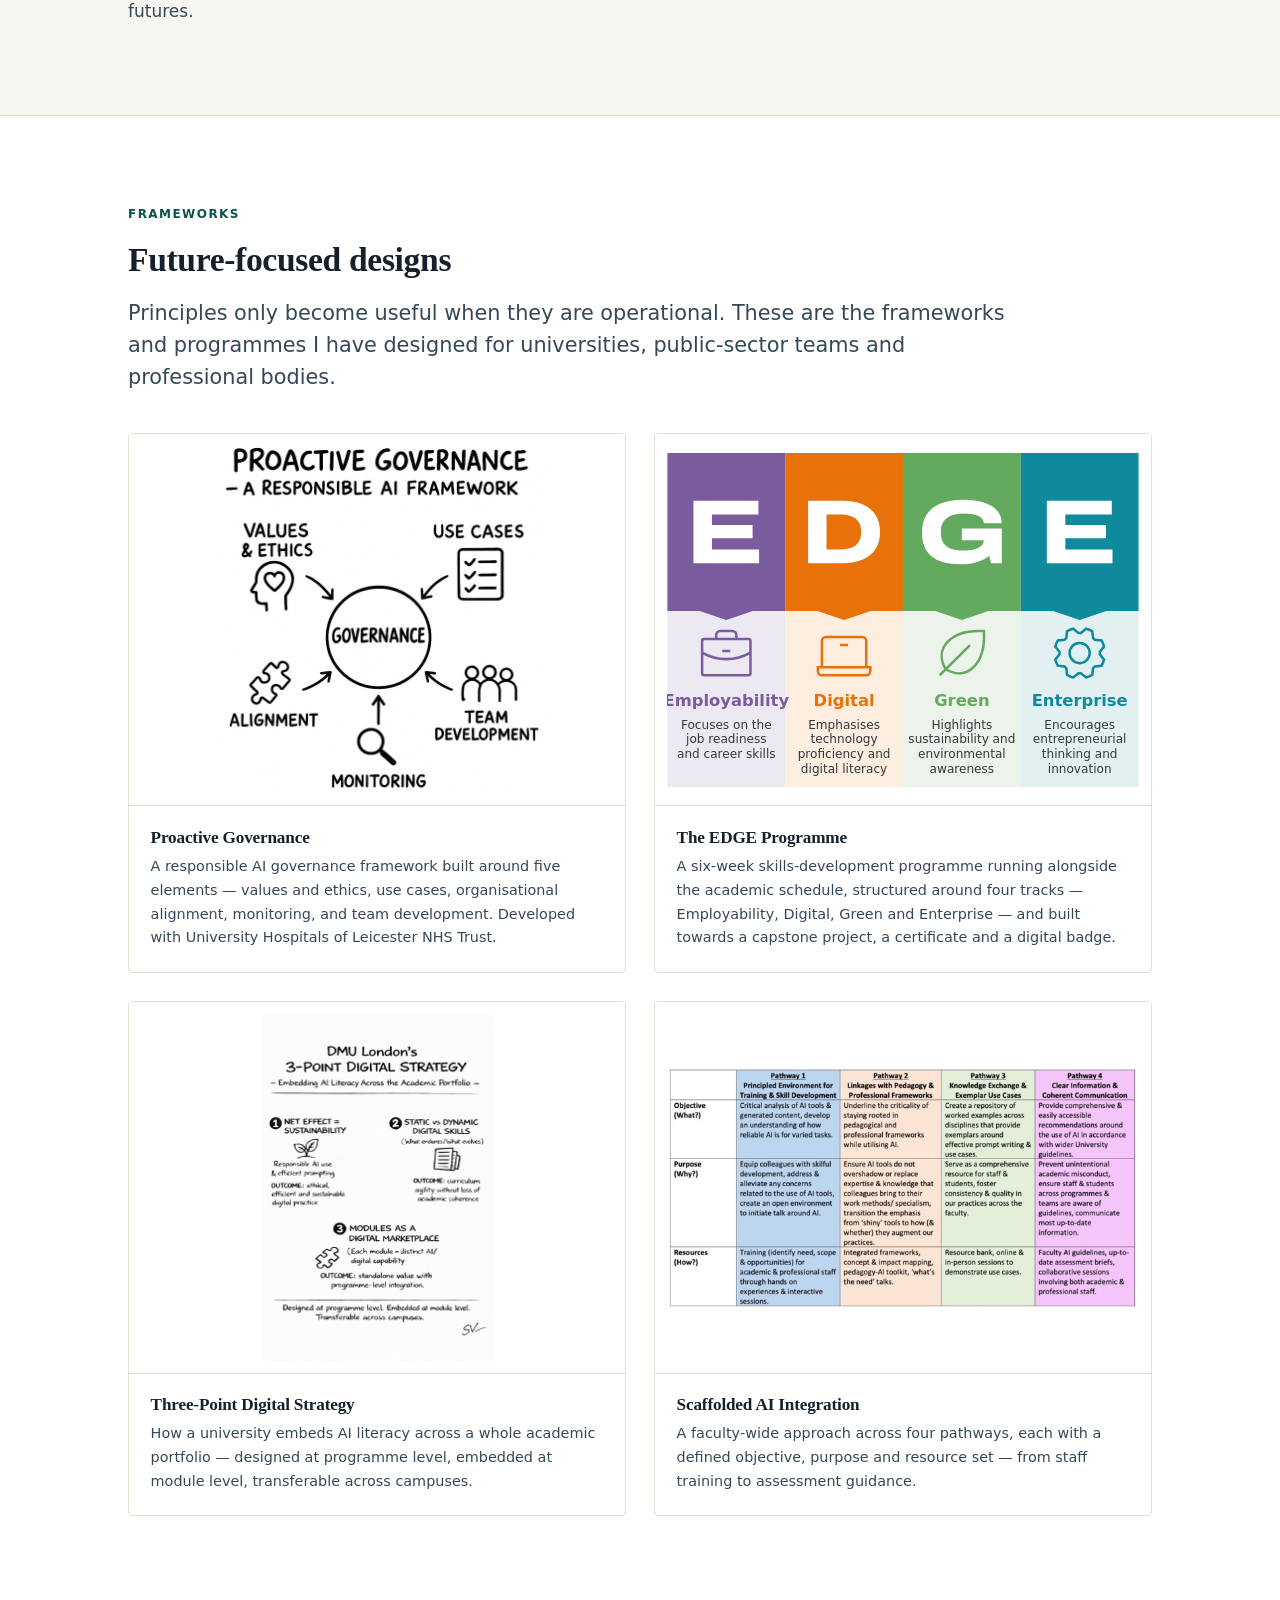
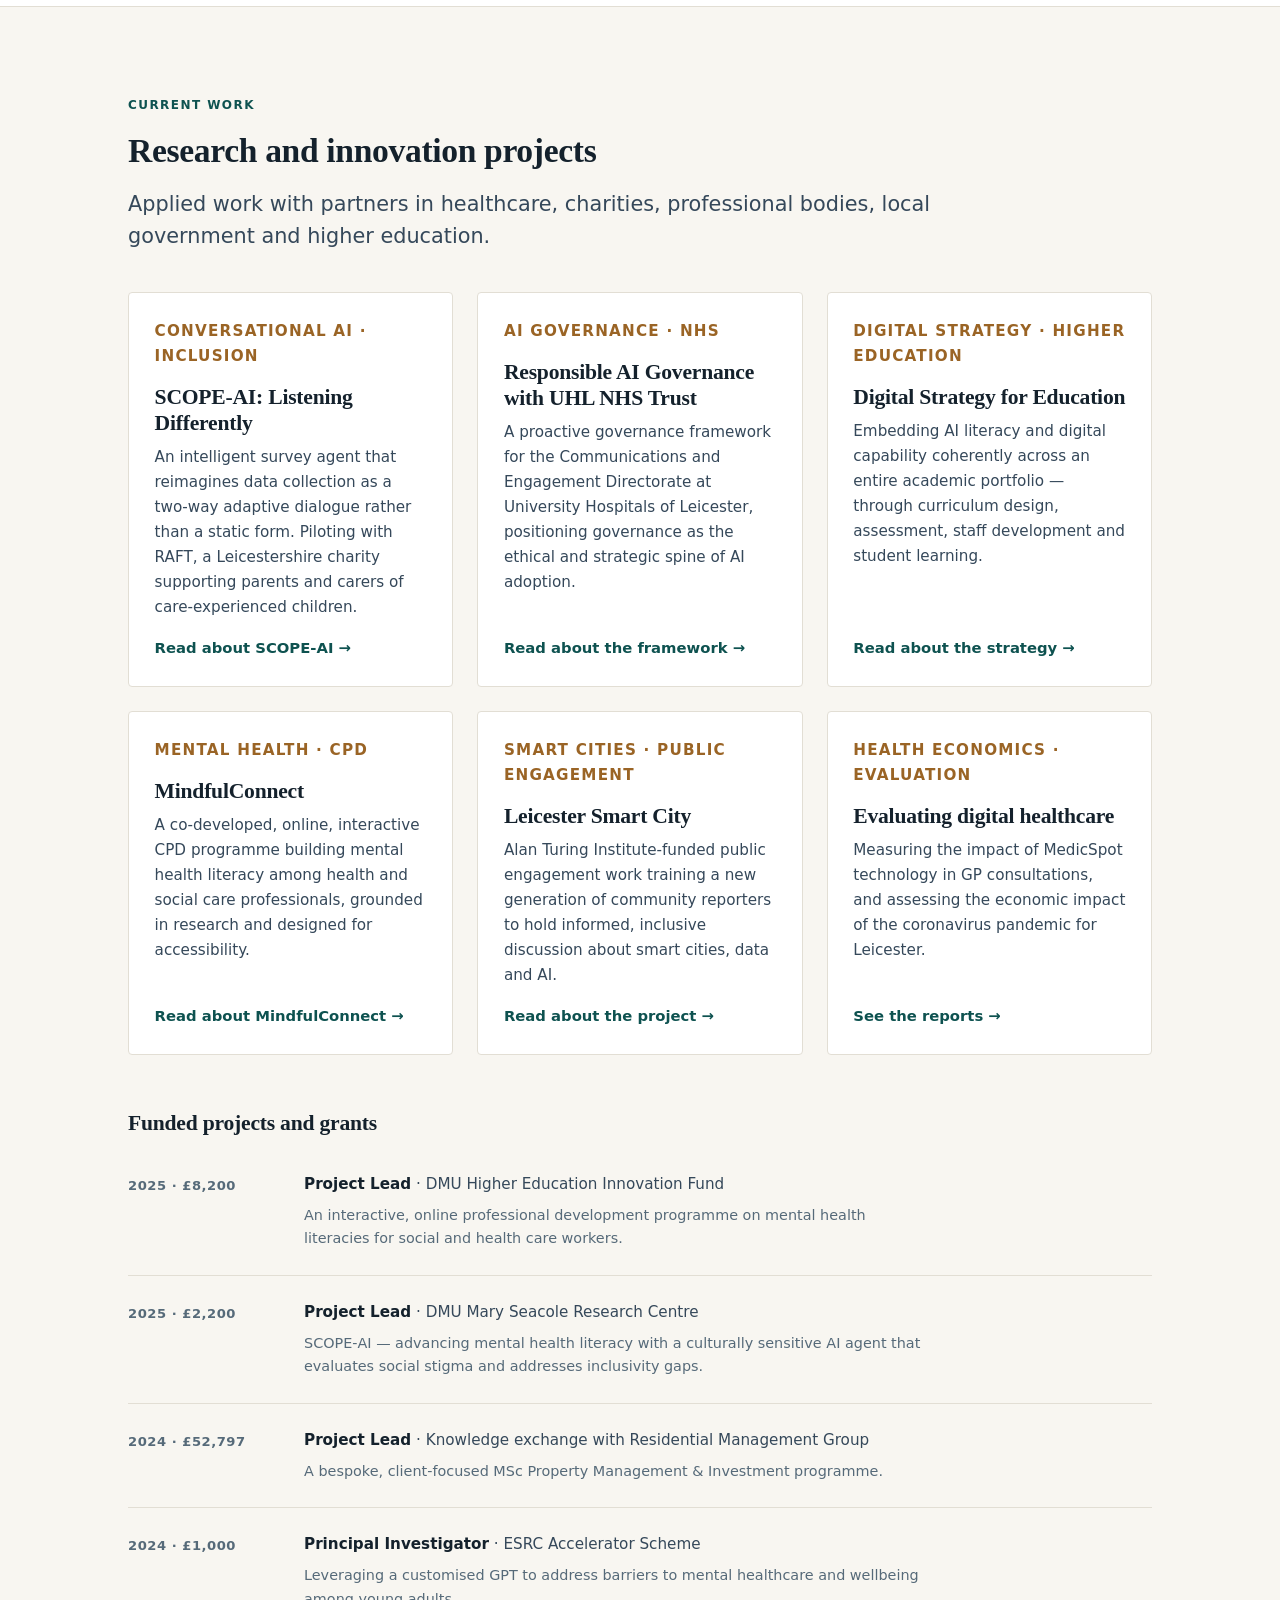
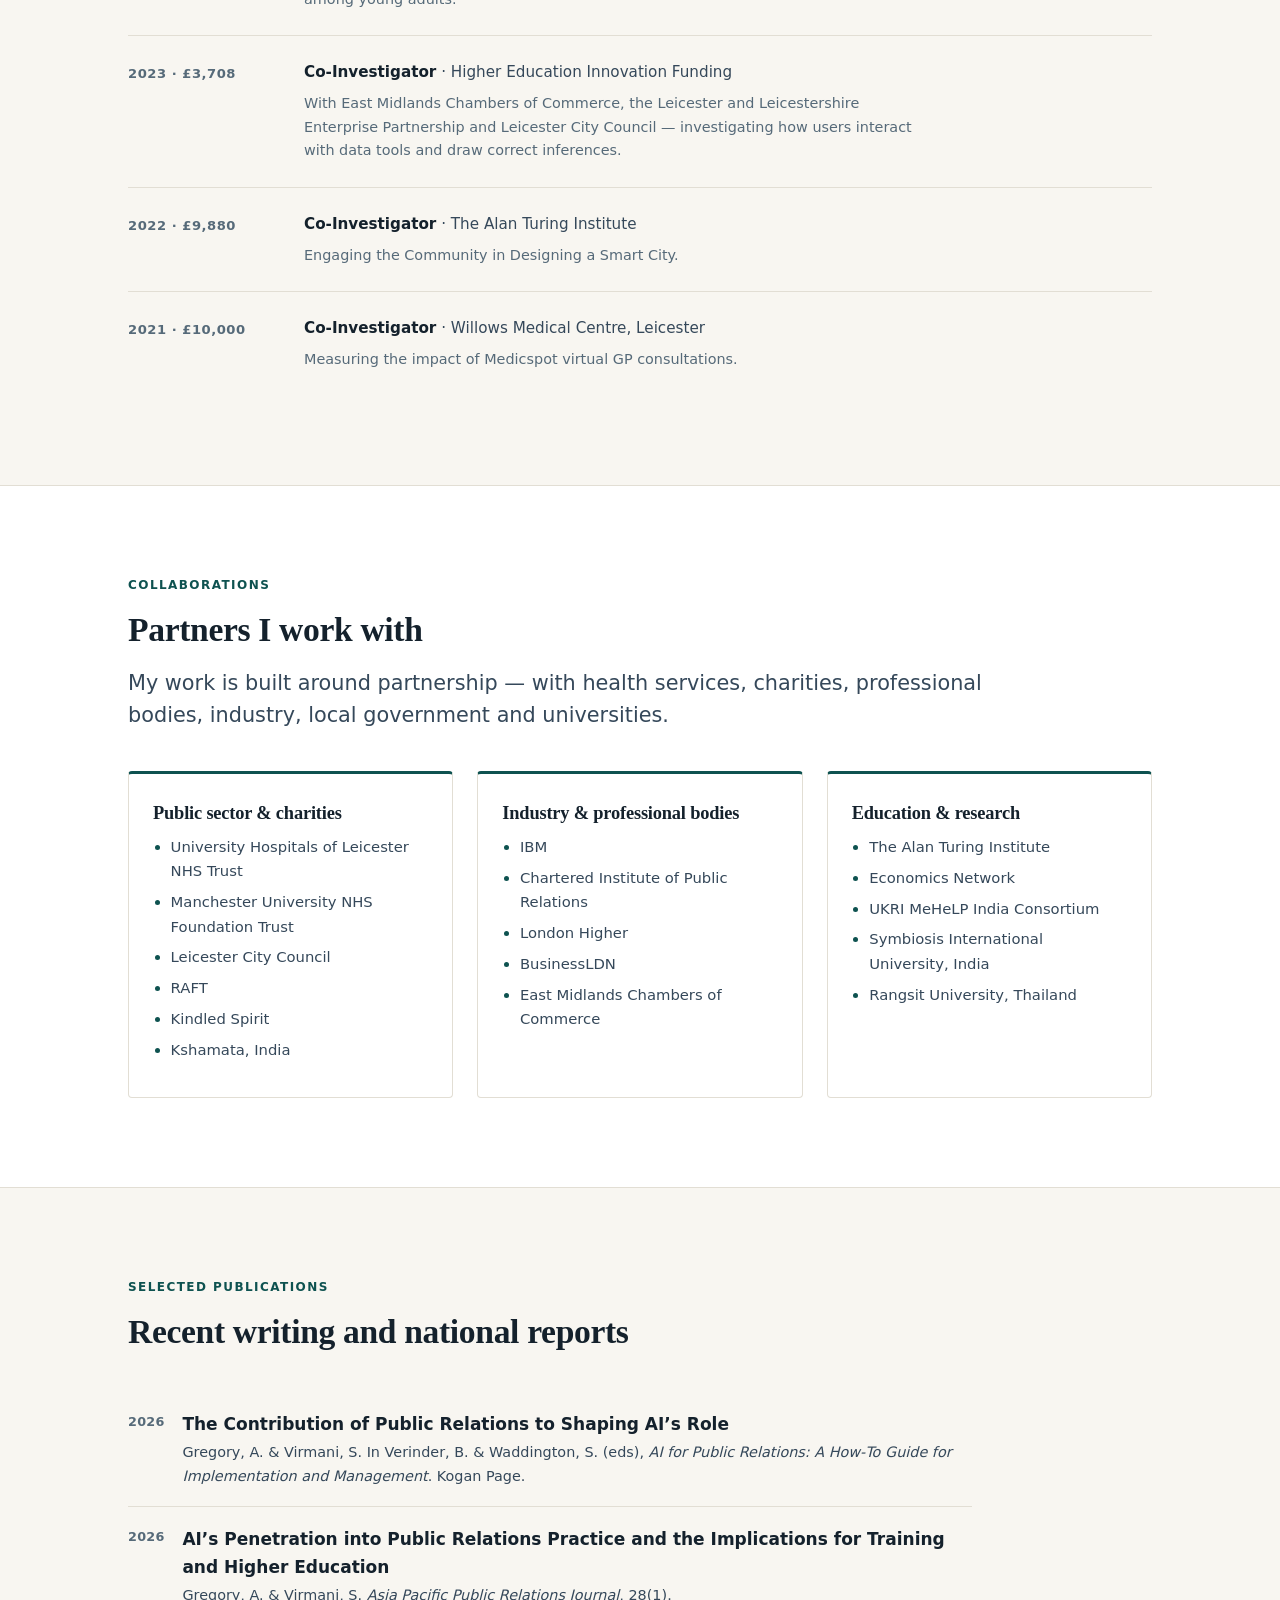
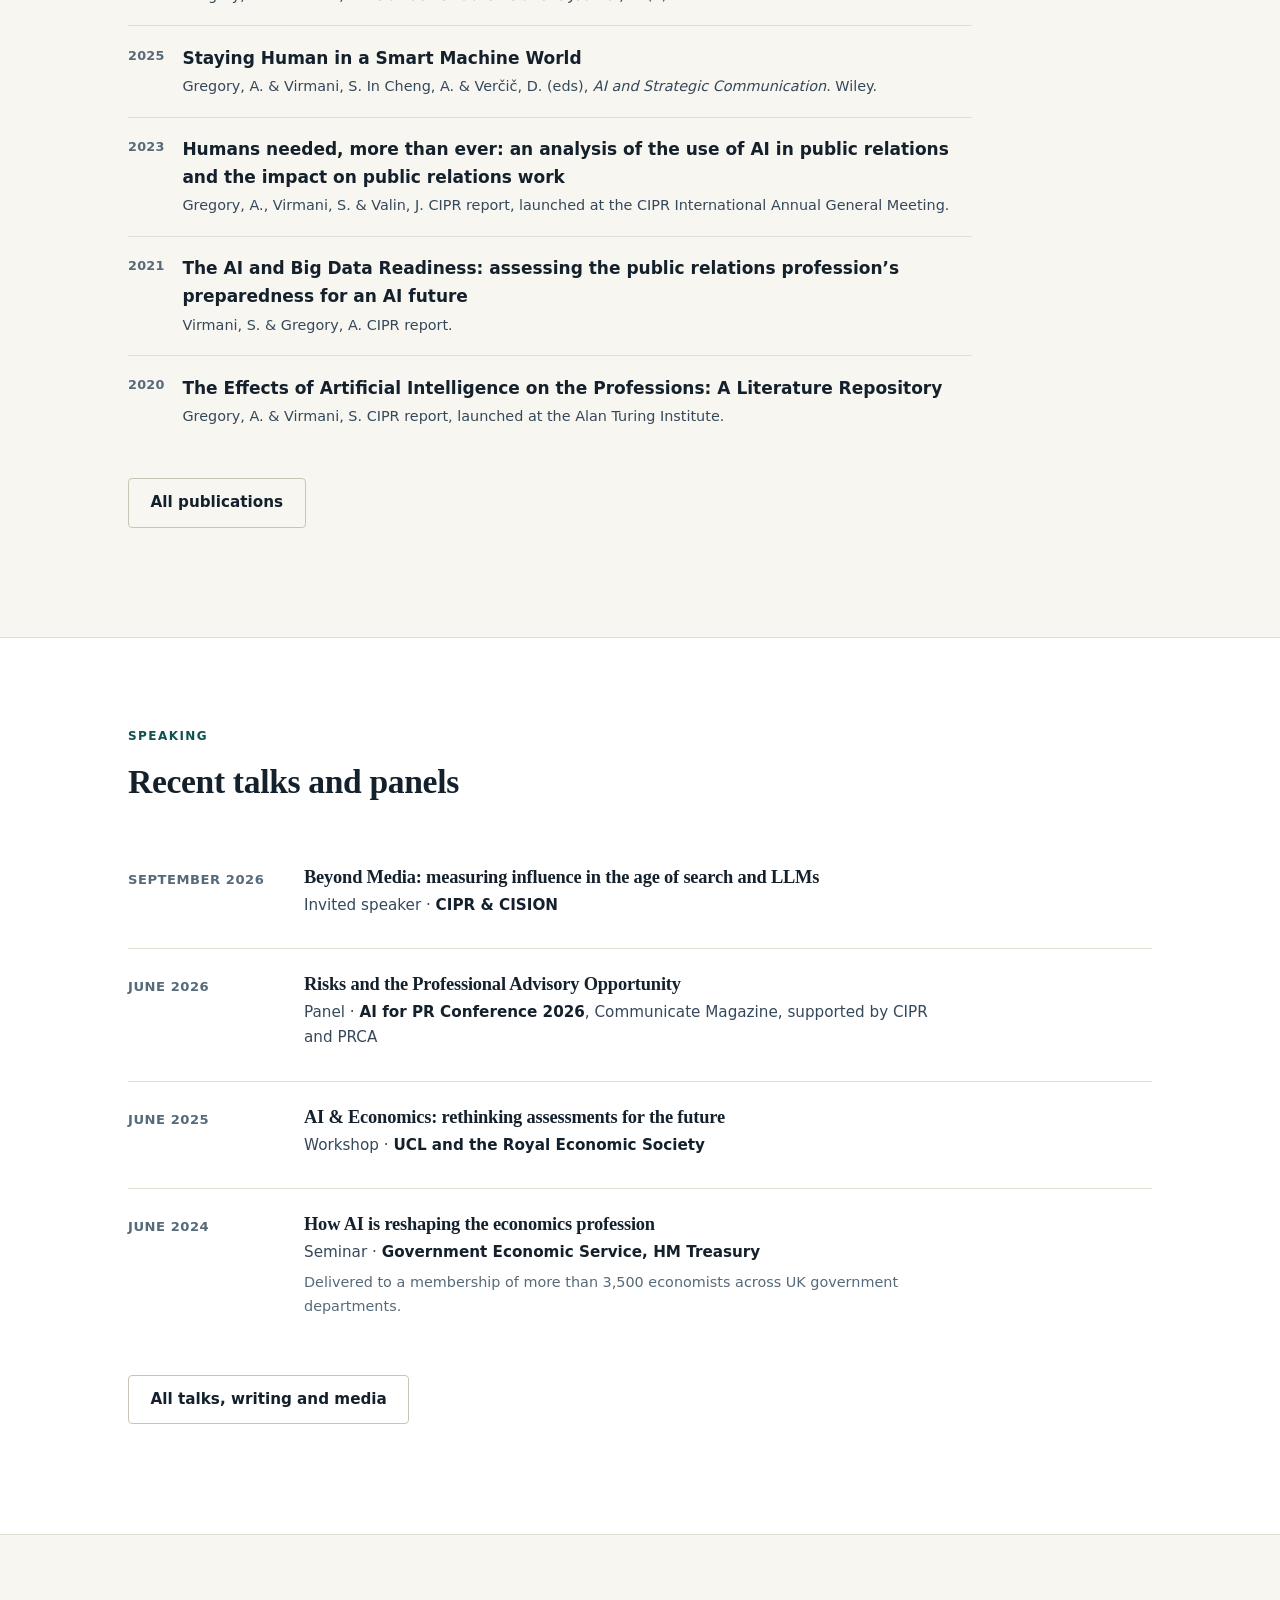
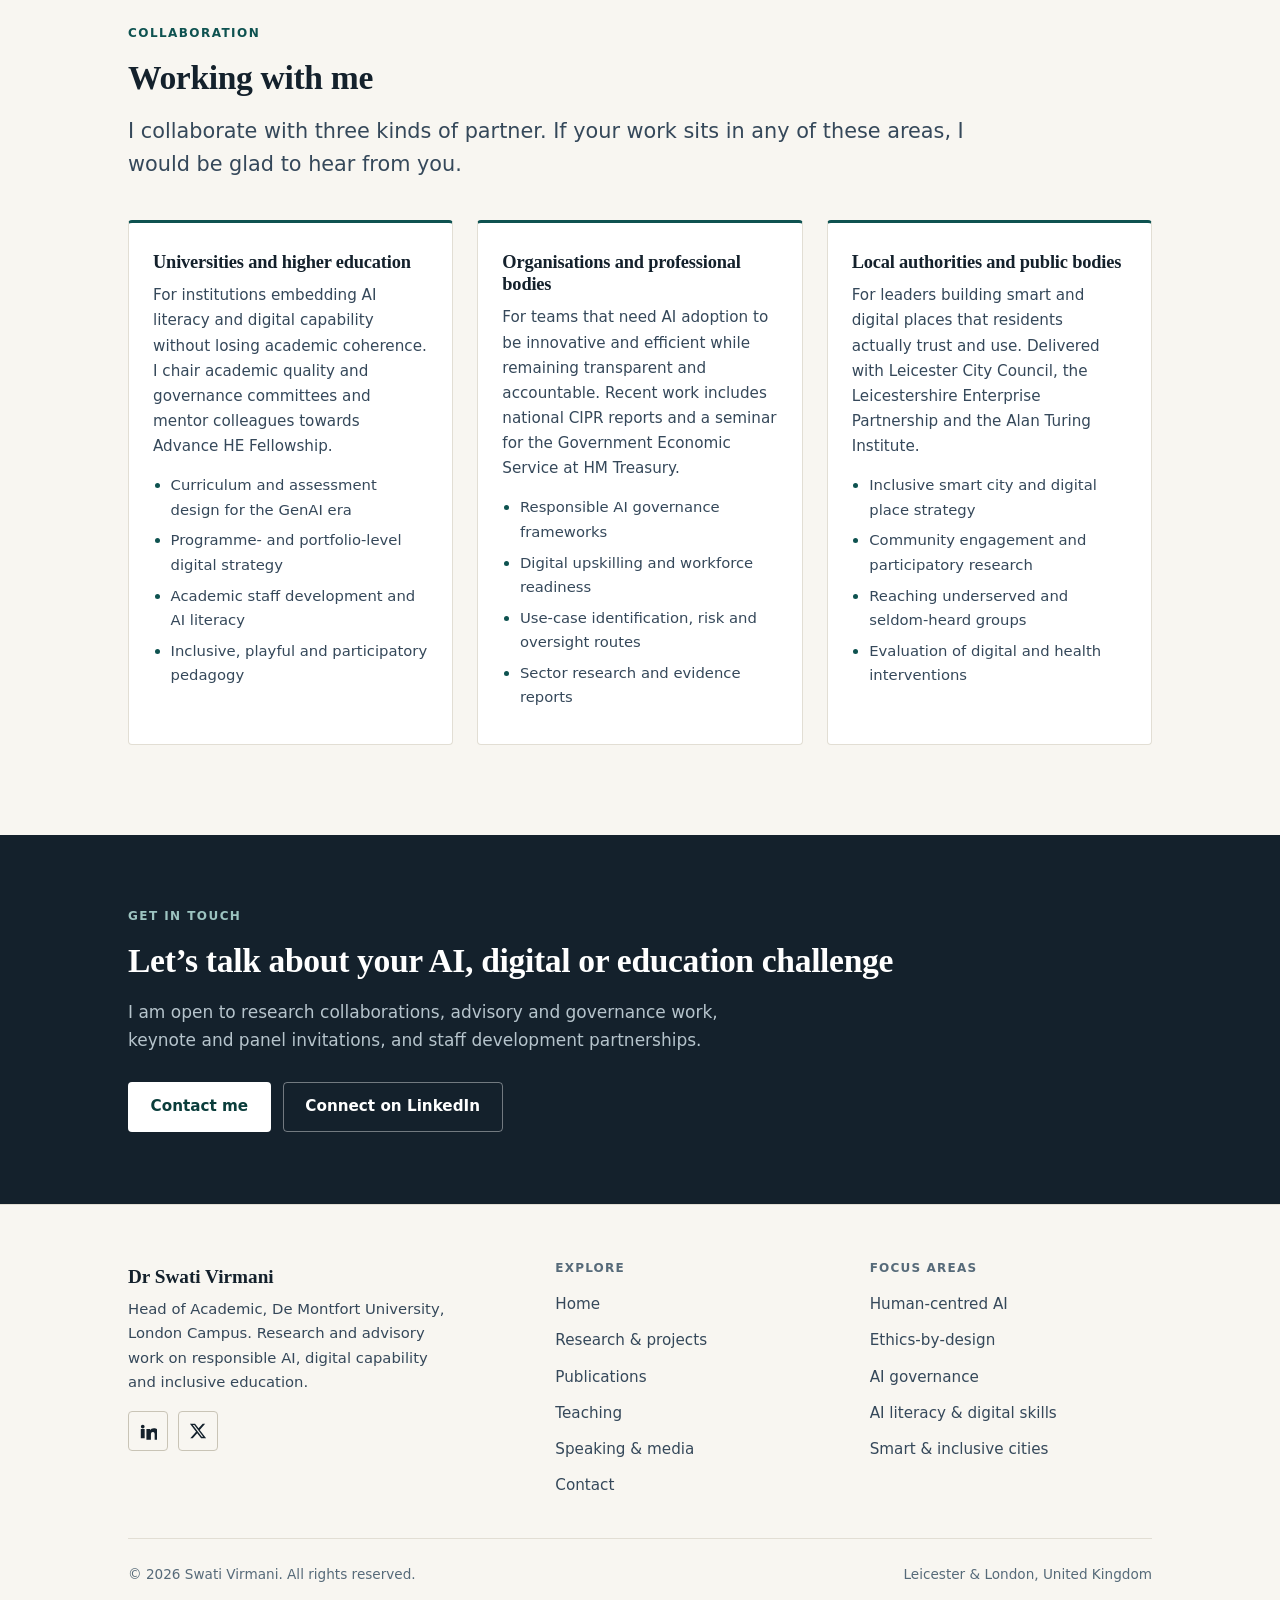
==== commit 0e36bdc4: "Add redirects from old WordPress URLs Old WordPress addresses now forward to the right page on the n" ====
--- a/index.html
+++ b/index.html
@@ -13,6 +13,18 @@
 <meta name="twitter:card" content="summary_large_image">
 <link rel="icon" href="assets/img/favicon.svg">
 <link rel="stylesheet" href="assets/css/style.css">
+<script>
+/* Old WordPress menu used ?page_id= permalinks. A static host can't match a
+   query string, so those requests land here on the homepage — forward them.
+   Runs before paint so there is no visible flash of the wrong page. */
+(function () {
+  var map = { 67: "/publications.html", 84: "/research.html",
+              101: "/teaching.html",    137: "/speaking.html" };
+  var id = new URLSearchParams(location.search).get("page_id");
+  if (id && map[id]) location.replace(map[id]);
+})();
+</script>
+
 </head>
 <body>
 
--- a/assets/css/style.css
+++ b/assets/css/style.css
@@ -0,0 +1,566 @@
+/* ==========================================================================
+   Dr Swati Virmani — site stylesheet
+   Single stylesheet for all pages. No build step, no external dependencies.
+   ========================================================================== */
+
+/* --- Design tokens ------------------------------------------------------ */
+:root {
+  /* Ink */
+  --ink:        #14212c;
+  --ink-body:   #35485a;
+  --ink-meta:   #566a79;   /* darkened so small meta text clears WCAG AA on both paper tones */
+
+  /* Paper */
+  --paper:      #ffffff;
+  --paper-warm: #f8f6f1;
+  --paper-deep: #14212c;
+
+  /* Accent — deep teal reads as considered and institutional, not corporate */
+  --accent:      #0e5250;
+  --accent-dark: #0a3d3b;
+  --accent-tint: #e8f0ef;
+  --ochre:       #9a6425;
+
+  /* Lines */
+  --line:        #e2ded4;
+  --line-strong: #c9c4b6;
+
+  /* Type */
+  --serif: "Iowan Old Style", "Charter", "Palatino Linotype", Palatino, Georgia, "Times New Roman", serif;
+  --sans:  system-ui, -apple-system, "Segoe UI", Roboto, "Helvetica Neue", Arial, sans-serif;
+
+  /* Measure & rhythm */
+  --measure: 68ch;
+  --wrap:    1120px;
+  --wrap-narrow: 780px;
+  --gutter:  clamp(1.25rem, 5vw, 3rem);
+
+  --radius: 4px;
+  --shadow: 0 1px 2px rgba(20, 33, 44, .05), 0 8px 24px -12px rgba(20, 33, 44, .16);
+}
+
+/* --- Reset -------------------------------------------------------------- */
+*, *::before, *::after { box-sizing: border-box; }
+
+html { -webkit-text-size-adjust: 100%; scroll-behavior: smooth; }
+@media (prefers-reduced-motion: reduce) {
+  html { scroll-behavior: auto; }
+  *, *::before, *::after { animation-duration: .01ms !important; transition-duration: .01ms !important; }
+}
+
+body {
+  margin: 0;
+  background: var(--paper);
+  color: var(--ink-body);
+  font-family: var(--sans);
+  font-size: 1.0625rem;      /* 17px */
+  line-height: 1.65;
+  -webkit-font-smoothing: antialiased;
+  text-rendering: optimizeLegibility;
+}
+
+img { max-width: 100%; height: auto; display: block; }
+
+h1, h2, h3, h4 {
+  font-family: var(--serif);
+  color: var(--ink);
+  font-weight: 600;
+  line-height: 1.2;
+  margin: 0 0 .5em;
+  letter-spacing: -.01em;
+}
+
+h1 { font-size: clamp(2.1rem, 1.5rem + 2.5vw, 3.25rem); line-height: 1.1; }
+h2 { font-size: clamp(1.55rem, 1.3rem + 1.1vw, 2.1rem); }
+h3 { font-size: clamp(1.15rem, 1.05rem + .4vw, 1.35rem); }
+h4 { font-size: 1.0625rem; font-family: var(--sans); font-weight: 650; }
+
+p  { margin: 0 0 1.15em; max-width: var(--measure); }
+ul, ol { max-width: var(--measure); }
+
+a { color: var(--accent); text-decoration-thickness: 1px; text-underline-offset: .18em; }
+a:hover { color: var(--accent-dark); }
+
+:focus-visible {
+  outline: 3px solid var(--accent);
+  outline-offset: 2px;
+  border-radius: 2px;
+}
+
+/* --- Utilities ---------------------------------------------------------- */
+.wrap        { width: 100%; max-width: var(--wrap); margin-inline: auto; padding-inline: var(--gutter); }
+.wrap-narrow { width: 100%; max-width: var(--wrap-narrow); margin-inline: auto; padding-inline: var(--gutter); }
+
+.visually-hidden {
+  position: absolute; width: 1px; height: 1px; margin: -1px;
+  padding: 0; overflow: hidden; clip: rect(0 0 0 0); white-space: nowrap; border: 0;
+}
+
+.skip-link {
+  position: absolute; left: 50%; transform: translateX(-50%) translateY(-120%);
+  z-index: 200; background: var(--ink); color: #fff; padding: .75rem 1.25rem;
+  border-radius: 0 0 var(--radius) var(--radius); text-decoration: none; font-weight: 600;
+  transition: transform .15s ease;
+}
+.skip-link:focus { transform: translateX(-50%) translateY(0); color: #fff; }
+
+.eyebrow {
+  font-family: var(--sans);
+  font-size: .75rem;
+  font-weight: 650;
+  letter-spacing: .12em;
+  text-transform: uppercase;
+  color: var(--accent);
+  margin: 0 0 .9rem;
+  display: block;
+}
+.eyebrow--light { color: #9dc4c1; }
+
+.lede {
+  font-size: clamp(1.125rem, 1.05rem + .35vw, 1.3rem);
+  line-height: 1.55;
+  color: var(--ink);
+}
+
+.section       { padding-block: clamp(3.5rem, 7vw, 6rem); }
+.section--warm { background: var(--paper-warm); }
+.section--tight{ padding-block: clamp(2.5rem, 5vw, 4rem); }
+.section + .section--warm, .section--warm + .section { border-top: 1px solid var(--line); }
+
+.section-head { margin-bottom: 2.5rem; }
+.section-head p { color: var(--ink-body); }
+
+/* --- Header / navigation ------------------------------------------------
+   Present on every page — the previous site only had a menu on the homepage. */
+.site-header {
+  position: sticky; top: 0; z-index: 100;
+  background: rgba(255,255,255,.94);
+  backdrop-filter: saturate(180%) blur(12px);
+  -webkit-backdrop-filter: saturate(180%) blur(12px);
+  border-bottom: 1px solid var(--line);
+}
+
+.site-header__inner {
+  display: flex; align-items: center; justify-content: space-between;
+  gap: 1rem; min-height: 68px;
+}
+
+.brand {
+  font-family: var(--serif);
+  font-size: 1.15rem; font-weight: 600; color: var(--ink);
+  text-decoration: none; letter-spacing: -.01em; line-height: 1.2;
+  display: flex; flex-direction: column;
+}
+.brand span {
+  font-family: var(--sans); font-size: .7rem; font-weight: 550;
+  letter-spacing: .08em; text-transform: uppercase; color: var(--ink-meta);
+  margin-top: .15rem;
+}
+.brand:hover { color: var(--accent); }
+
+.nav-toggle {
+  display: none;
+  width: 46px; height: 46px;
+  align-items: center; justify-content: center;
+  background: none; border: 1px solid var(--line-strong); border-radius: var(--radius);
+  color: var(--ink); cursor: pointer; padding: 0;
+}
+.nav-toggle svg { width: 22px; height: 22px; }
+.nav-toggle .icon-close { display: none; }
+.nav-toggle[aria-expanded="true"] .icon-open  { display: none; }
+.nav-toggle[aria-expanded="true"] .icon-close { display: block; }
+
+.nav ul {
+  list-style: none; display: flex; align-items: center;
+  gap: clamp(.5rem, 1.6vw, 1.5rem); margin: 0; padding: 0; max-width: none;
+}
+.nav a {
+  display: block; padding: .55rem .25rem;
+  color: var(--ink-body); text-decoration: none;
+  font-size: .95rem; font-weight: 500;
+  border-bottom: 2px solid transparent;
+}
+.nav a:hover { color: var(--accent); }
+.nav a[aria-current="page"] { color: var(--ink); font-weight: 650; border-bottom-color: var(--accent); }
+
+.nav__cta {
+  background: var(--accent); color: #fff !important; border-radius: var(--radius);
+  padding: .55rem 1rem !important; border-bottom: 0 !important; font-weight: 600 !important;
+}
+.nav__cta:hover { background: var(--accent-dark); }
+
+@media (max-width: 900px) {
+  .nav-toggle { display: flex; }
+  .nav {
+    position: absolute; inset: 100% 0 auto 0;
+    background: var(--paper); border-bottom: 1px solid var(--line);
+    box-shadow: var(--shadow);
+    display: none;
+  }
+  .nav.is-open { display: block; }
+  .nav ul { flex-direction: column; align-items: stretch; gap: 0; padding: .5rem var(--gutter) 1.25rem; }
+  .nav a { padding: .85rem 0; border-bottom: 1px solid var(--line); }
+  .nav a[aria-current="page"] { border-bottom-color: var(--line); }
+  .nav li:last-child a { border-bottom: 0; }
+  .nav__cta { text-align: center; margin-top: .75rem; padding: .85rem 1rem !important; }
+}
+
+/* --- Hero --------------------------------------------------------------- */
+.hero { padding-block: clamp(3rem, 6vw, 5.5rem) clamp(2.5rem, 5vw, 4rem); }
+
+.hero__grid {
+  display: grid; gap: clamp(2rem, 4vw, 3.5rem);
+  grid-template-columns: minmax(0, 1fr) 430px; align-items: center;
+}
+@media (max-width: 900px) {
+  .hero__grid { grid-template-columns: 1fr; }
+  .hero__portrait { order: -1; max-width: 100%; }
+}
+
+.hero h1 { margin-bottom: .35em; }
+
+.hero__postnominals {
+  font-family: var(--sans); font-size: .78rem; font-weight: 700;
+  letter-spacing: .16em; text-transform: uppercase; color: var(--accent);
+  margin: -.15rem 0 .9rem;
+}
+
+.hero__role {
+  font-family: var(--sans); font-size: 1.0625rem; font-weight: 600;
+  color: var(--ink); margin: 0 0 1.25rem;
+}
+.hero__role em { font-style: normal; color: var(--ink-meta); font-weight: 500; }
+.hero__role br { line-height: 1.9; }
+
+.hero__statement {
+  font-size: clamp(1.125rem, 1.05rem + .4vw, 1.35rem);
+  line-height: 1.5; color: var(--ink); max-width: 34ch;
+  border-left: 3px solid var(--accent); padding-left: 1.15rem; margin: 0 0 1.75rem;
+}
+.hero__portrait img {
+  border-radius: var(--radius); box-shadow: var(--shadow); width: 100%;
+}
+.hero__actions { display: flex; flex-wrap: wrap; gap: .75rem; }
+
+/* --- Buttons ------------------------------------------------------------ */
+.btn {
+  display: inline-flex; align-items: center; gap: .5rem;
+  min-height: 46px; padding: .7rem 1.35rem;
+  font-family: var(--sans); font-size: .95rem; font-weight: 600;
+  border-radius: var(--radius); text-decoration: none; border: 1px solid transparent;
+  transition: background-color .15s ease, color .15s ease, border-color .15s ease;
+}
+.btn--primary { background: var(--accent); color: #fff; }
+.btn--primary:hover { background: var(--accent-dark); color: #fff; }
+.btn--ghost { border-color: var(--line-strong); color: var(--ink); background: transparent; }
+.btn--ghost:hover { border-color: var(--accent); color: var(--accent); }
+.btn--light { background: #fff; color: var(--accent-dark); }
+.btn--light:hover { background: var(--accent-tint); color: var(--accent-dark); }
+.btn--outline-light { border-color: rgba(255,255,255,.4); color: #fff; }
+.btn--outline-light:hover { border-color: #fff; color: #fff; background: rgba(255,255,255,.08); }
+
+/* --- Credential strip --------------------------------------------------- */
+.credentials {
+  border-block: 1px solid var(--line);
+  background: var(--paper-warm);
+  padding-block: 1.75rem;
+}
+.credentials ul {
+  list-style: none; margin: 0; padding: 0; max-width: none;
+  display: flex; flex-wrap: wrap; gap: .6rem .5rem;
+}
+.credentials li {
+  font-size: .875rem; font-weight: 550; color: var(--ink);
+  background: var(--paper); border: 1px solid var(--line);
+  border-radius: 100px; padding: .4rem .9rem;
+}
+.credentials li:has(strong) {
+  border-color: var(--accent); background: var(--accent-tint);
+}
+.credentials li strong { color: var(--accent-dark); font-weight: 700; }
+.credentials li em { font-style: italic; }
+
+/* --- Prose blocks ------------------------------------------------------- */
+.prose h3 { margin-top: 2.25rem; }
+.prose h3:first-child { margin-top: 0; }
+.prose > *:last-child { margin-bottom: 0; }
+
+.two-col {
+  display: grid; gap: clamp(2rem, 4vw, 3.5rem);
+  grid-template-columns: 1fr 1fr; align-items: start;
+}
+@media (max-width: 820px) { .two-col { grid-template-columns: 1fr; } }
+
+.side-head { position: sticky; top: 96px; }
+@media (max-width: 820px) { .side-head { position: static; } }
+
+/* --- Theme / interest tiles --------------------------------------------- */
+.themes {
+  list-style: none; margin: 0 0 2rem; padding: 0; max-width: none;
+  display: grid; gap: 1px; background: var(--line);
+  grid-template-columns: repeat(auto-fit, minmax(215px, 1fr));
+  border: 1px solid var(--line); border-radius: var(--radius); overflow: hidden;
+}
+.themes li { background: var(--paper); padding: 1.5rem 1.35rem; }
+.themes strong {
+  display: block; font-family: var(--serif); font-size: 1.1rem;
+  color: var(--ink); margin-bottom: .4rem; font-weight: 600;
+}
+.themes span { font-size: .925rem; color: var(--ink-body); display: block; line-height: 1.5; }
+
+/* --- Cards -------------------------------------------------------------- */
+.card-grid {
+  display: grid; gap: 1.5rem;
+  grid-template-columns: repeat(auto-fit, minmax(280px, 1fr));
+}
+.card {
+  background: var(--paper); border: 1px solid var(--line);
+  border-radius: var(--radius); padding: 1.6rem;
+  display: flex; flex-direction: column;
+}
+.card h3 { margin-bottom: .5rem; }
+.card p  { font-size: .95rem; margin-bottom: 1rem; }
+.card > *:last-child { margin-bottom: 0; margin-top: auto; }
+.card__meta {
+  font-size: .78rem; font-weight: 650; letter-spacing: .08em; text-transform: uppercase;
+  color: var(--ochre); margin: 0 0 .6rem;
+}
+.card__link { font-size: .925rem; font-weight: 600; text-decoration: none; }
+.card__link:hover { text-decoration: underline; }
+.card__link::after { content: " →"; }
+
+/* --- Projects ----------------------------------------------------------- */
+.project {
+  display: grid; gap: clamp(1.75rem, 3.5vw, 3rem);
+  grid-template-columns: minmax(0, 1.15fr) minmax(0, .85fr);
+  align-items: start;
+  padding-block: clamp(2.5rem, 5vw, 3.5rem);
+  border-top: 1px solid var(--line);
+}
+.project:first-of-type { border-top: 0; padding-top: 0; }
+.project--flip .project__media { order: -1; }
+@media (max-width: 860px) {
+  .project { grid-template-columns: 1fr; }
+  .project--flip .project__media { order: 0; }
+}
+
+.project__eyebrow {
+  font-size: .75rem; font-weight: 650; letter-spacing: .1em; text-transform: uppercase;
+  color: var(--ochre); margin: 0 0 .6rem;
+}
+.project h2 { margin-bottom: .35rem; }
+.project__sub {
+  font-family: var(--serif); font-style: italic; font-size: 1.075rem;
+  color: var(--ink-meta); margin-bottom: 1.1rem;
+}
+.project__facts {
+  list-style: none; margin: 0 0 1.25rem; padding: 1rem 0 0; max-width: none;
+  border-top: 1px solid var(--line);
+  display: grid; gap: .5rem;
+}
+.project__facts li { display: flex; gap: .75rem; font-size: .9rem; }
+.project__facts dt, .project__facts b {
+  min-width: 92px; flex-shrink: 0; color: var(--ink-meta);
+  font-weight: 600; font-size: .78rem; letter-spacing: .06em; text-transform: uppercase;
+  padding-top: .12rem;
+}
+.project__facts span { color: var(--ink); }
+
+figure { margin: 0; }
+figure img { border: 1px solid var(--line); border-radius: var(--radius); width: 100%; }
+figcaption {
+  font-size: .85rem; color: var(--ink-meta); margin-top: .7rem; line-height: 1.45;
+}
+
+/* --- Framework gallery -------------------------------------------------- */
+.frameworks {
+  display: grid; gap: 1.75rem;
+  grid-template-columns: 1fr;
+}
+/* Two-up keeps the four frameworks balanced and the diagrams legible. */
+@media (min-width: 720px) {
+  .frameworks { grid-template-columns: repeat(2, minmax(0, 1fr)); }
+}
+.framework {
+  background: var(--paper); border: 1px solid var(--line); border-radius: var(--radius);
+  overflow: hidden; display: flex; flex-direction: column;
+}
+.framework img {
+  width: 100%; aspect-ratio: 4 / 3; object-fit: contain;
+  background: #fff; border-bottom: 1px solid var(--line); padding: .75rem;
+}
+.framework__body { padding: 1.35rem; }
+.framework__body h3 { font-size: 1.075rem; margin-bottom: .4rem; }
+.framework__body p  { font-size: .9rem; margin: 0; color: var(--ink-body); }
+
+/* --- Publications ------------------------------------------------------- */
+.pub-group { margin-bottom: 3rem; }
+.pub-group:last-child { margin-bottom: 0; }
+.pub-group > h2 {
+  font-size: 1.3rem; padding-bottom: .6rem; margin-bottom: 1.25rem;
+  border-bottom: 2px solid var(--ink);
+}
+.pub-list { list-style: none; margin: 0; padding: 0; max-width: none; }
+.pub-list li {
+  padding: 1.1rem 0 1.1rem 3.4rem; border-bottom: 1px solid var(--line);
+  position: relative; max-width: 78ch;
+}
+.pub-list li:last-child { border-bottom: 0; }
+.pub-year {
+  position: absolute; left: 0; top: 1.15rem;
+  font-family: var(--sans); font-size: .8rem; font-weight: 700;
+  color: var(--ink-meta); letter-spacing: .02em;
+}
+.pub-title { color: var(--ink); font-weight: 600; display: block; margin-bottom: .2rem; }
+.pub-meta  { font-size: .9rem; color: var(--ink-body); display: block; }
+.pub-meta em { font-style: italic; }
+.pub-link  { font-size: .85rem; font-weight: 600; display: inline-block; margin-top: .35rem; }
+
+/* --- Talks & writing lists ---------------------------------------------- */
+.entry-list { list-style: none; margin: 0; padding: 0; max-width: none; }
+.entry {
+  display: grid; grid-template-columns: 152px minmax(0, 1fr);
+  gap: 1.5rem; padding: 1.5rem 0; border-bottom: 1px solid var(--line);
+}
+.entry:last-child { border-bottom: 0; }
+@media (max-width: 700px) { .entry { grid-template-columns: 1fr; gap: .4rem; } }
+
+.entry__date {
+  font-size: .82rem; font-weight: 650; letter-spacing: .04em;
+  color: var(--ink-meta); text-transform: uppercase; padding-top: .2rem;
+}
+.entry__title { font-family: var(--serif); font-size: 1.15rem; color: var(--ink); margin: 0 0 .3rem; font-weight: 600; }
+.entry__title a { text-decoration: none; color: inherit; }
+.entry__title a:hover { color: var(--accent); text-decoration: underline; }
+.entry__host { font-size: .95rem; color: var(--ink-body); margin: 0 0 .4rem; }
+.entry__host strong { color: var(--ink); font-weight: 600; }
+.entry__note { font-size: .9rem; color: var(--ink-meta); margin: 0; }
+.entry__tag {
+  display: inline-block; font-size: .72rem; font-weight: 650; letter-spacing: .08em;
+  text-transform: uppercase; color: var(--accent); background: var(--accent-tint);
+  padding: .2rem .55rem; border-radius: 3px; margin-bottom: .5rem;
+}
+
+/* --- Talk poster gallery ------------------------------------------------ */
+/* Six posters — three-up keeps both rows full. */
+.poster-grid {
+  display: grid; gap: 1.25rem; margin-top: 2.5rem;
+  grid-template-columns: repeat(2, minmax(0, 1fr));
+}
+@media (min-width: 720px) {
+  .poster-grid { grid-template-columns: repeat(3, minmax(0, 1fr)); }
+}
+.poster-grid figure { display: flex; flex-direction: column; }
+.poster-grid img {
+  aspect-ratio: 1 / 1; object-fit: cover; object-position: top center;
+  border: 1px solid var(--line); border-radius: var(--radius);
+}
+.poster-grid figcaption { font-size: .8rem; }
+
+/* --- Audience blocks ---------------------------------------------------- */
+.audience {
+  display: grid; gap: 1.5rem;
+  grid-template-columns: repeat(auto-fit, minmax(275px, 1fr));
+}
+.audience article {
+  background: var(--paper); border: 1px solid var(--line);
+  border-top: 3px solid var(--accent);
+  border-radius: var(--radius); padding: 1.75rem 1.5rem;
+}
+.audience h3 { font-size: 1.15rem; margin-bottom: .65rem; }
+.audience p  { font-size: .95rem; margin-bottom: .9rem; }
+.audience ul { margin: 0; padding-left: 1.1rem; font-size: .925rem; }
+.audience li { margin-bottom: .4rem; }
+.audience li::marker { color: var(--accent); }
+
+/* --- Quote / pull ------------------------------------------------------- */
+.pull {
+  font-family: var(--serif); font-size: clamp(1.3rem, 1.1rem + 1vw, 1.75rem);
+  line-height: 1.4; color: var(--ink); max-width: 26ch;
+  margin: 0; padding-left: 1.25rem; border-left: 3px solid var(--ochre);
+}
+
+/* --- CTA band ----------------------------------------------------------- */
+.cta-band {
+  background: var(--paper-deep); color: #dfe7ea;
+  padding-block: clamp(3rem, 6vw, 4.5rem);
+}
+.cta-band h2 { color: #fff; }
+.cta-band p  { color: #b6c4cc; max-width: 56ch; }
+.cta-band .btn-row { display: flex; flex-wrap: wrap; gap: .75rem; margin-top: 1.75rem; }
+
+/* --- Contact ------------------------------------------------------------ */
+.contact-grid {
+  display: grid; gap: clamp(2rem, 4vw, 3.5rem);
+  grid-template-columns: minmax(0, 1.1fr) minmax(0, .9fr); align-items: start;
+}
+@media (max-width: 820px) { .contact-grid { grid-template-columns: 1fr; } }
+
+.contact-list { list-style: none; margin: 0; padding: 0; max-width: none; }
+.contact-list li { padding: 1.1rem 0; border-bottom: 1px solid var(--line); }
+.contact-list li:last-child { border-bottom: 0; }
+.contact-list dt, .contact-list .label {
+  font-size: .75rem; font-weight: 650; letter-spacing: .1em; text-transform: uppercase;
+  color: var(--ink-meta); display: block; margin-bottom: .3rem;
+}
+.contact-list a, .contact-list .value { font-size: 1.05rem; color: var(--ink); font-weight: 550; }
+.contact-list a { color: var(--accent); }
+
+.note {
+  background: var(--accent-tint); border-left: 3px solid var(--accent);
+  padding: 1.1rem 1.25rem; border-radius: 0 var(--radius) var(--radius) 0;
+  font-size: .925rem; margin: 0 0 1.5rem; max-width: var(--measure);
+}
+.note strong { color: var(--accent-dark); }
+
+/* --- Footer ------------------------------------------------------------- */
+.site-footer {
+  background: var(--paper-warm); border-top: 1px solid var(--line);
+  padding-block: clamp(2.5rem, 5vw, 3.5rem) 2rem; margin-top: 0;
+}
+.site-footer__grid {
+  display: grid; gap: 2rem;
+  grid-template-columns: minmax(0, 1.4fr) repeat(2, minmax(0, 1fr));
+  padding-bottom: 2rem; border-bottom: 1px solid var(--line);
+}
+@media (max-width: 760px) { .site-footer__grid { grid-template-columns: 1fr; gap: 1.75rem; } }
+
+.site-footer h2 {
+  font-family: var(--sans); font-size: .75rem; font-weight: 650;
+  letter-spacing: .1em; text-transform: uppercase; color: var(--ink-meta); margin-bottom: .9rem;
+}
+.site-footer ul { list-style: none; margin: 0; padding: 0; max-width: none; }
+.site-footer li { margin-bottom: .5rem; }
+.site-footer a { color: var(--ink-body); text-decoration: none; font-size: .95rem; }
+.site-footer a:hover { color: var(--accent); text-decoration: underline; }
+.site-footer__name { font-family: var(--serif); font-size: 1.2rem; color: var(--ink); margin-bottom: .3rem; font-weight: 600; }
+.site-footer__blurb { font-size: .925rem; max-width: 34ch; margin-bottom: 1rem; }
+.site-footer__legal {
+  padding-top: 1.5rem; font-size: .85rem; color: var(--ink-meta);
+  display: flex; flex-wrap: wrap; gap: .5rem 1.5rem; justify-content: space-between;
+}
+.site-footer__legal p { margin: 0; max-width: none; }
+
+.social { display: flex; gap: .6rem; }
+.social a {
+  width: 40px; height: 40px; display: inline-flex; align-items: center; justify-content: center;
+  border: 1px solid var(--line-strong); border-radius: var(--radius); color: var(--ink);
+}
+.social a:hover { border-color: var(--accent); color: var(--accent); background: var(--paper); }
+.social svg { width: 18px; height: 18px; fill: currentColor; }
+
+/* --- Page header (interior pages) --------------------------------------- */
+.page-header {
+  background: var(--paper-warm); border-bottom: 1px solid var(--line);
+  padding-block: clamp(2.5rem, 5vw, 4rem);
+}
+.page-header h1 { margin-bottom: .4em; }
+.page-header .lede { max-width: 60ch; margin-bottom: 0; }
+
+/* --- Print -------------------------------------------------------------- */
+@media print {
+  .site-header, .site-footer, .cta-band, .nav-toggle, .skip-link { display: none !important; }
+  body { font-size: 11pt; color: #000; }
+  a { color: #000; text-decoration: underline; }
+  .section { padding-block: 1rem; }
+}
